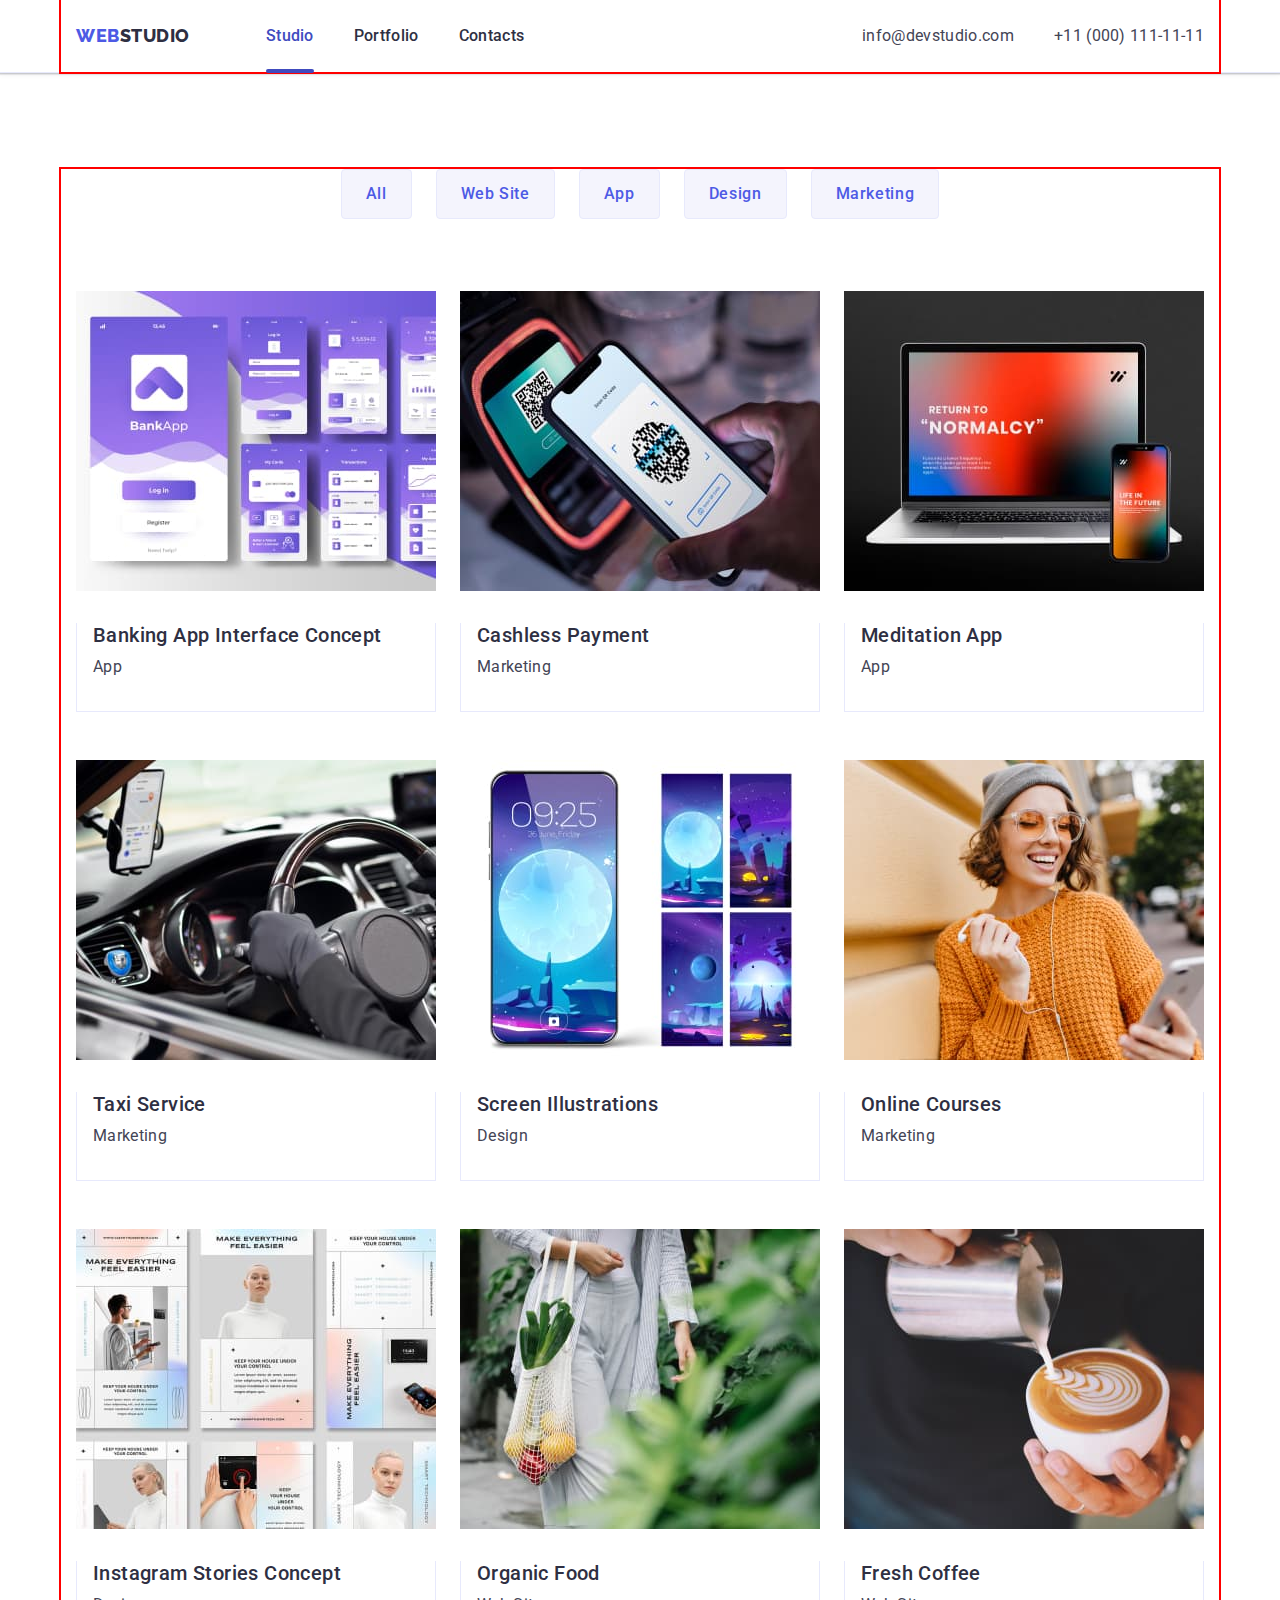
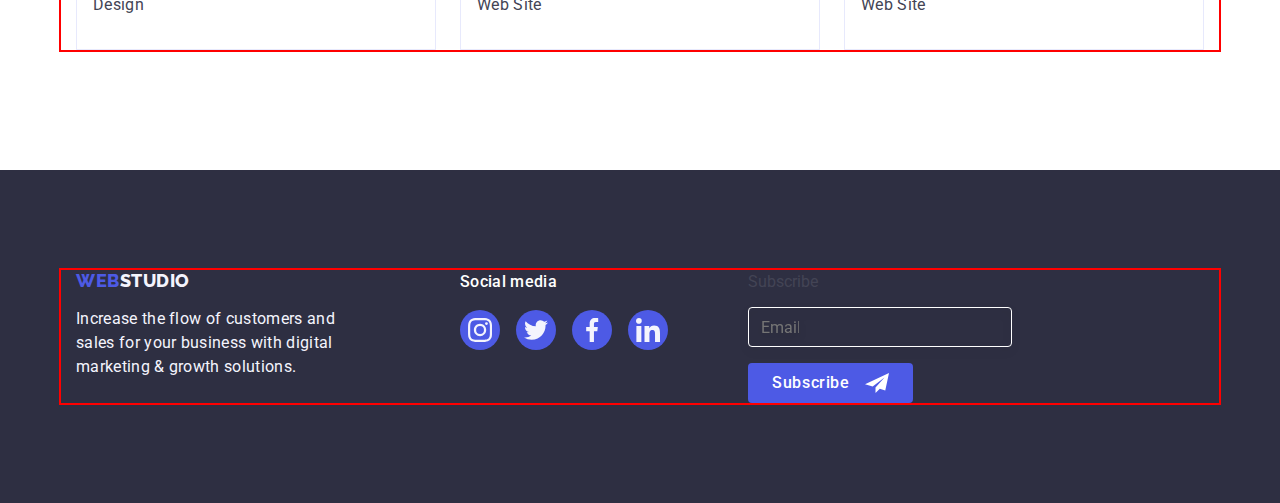
==== portfolio.html @ 9d56c734 "Initial commit" ====
<!DOCTYPE html>
<html lang="en">

<head>
  <meta charset="UTF-8" />
  <meta http-equiv="X-UA-Compatible" content="IE=edge" />
  <meta name="viewport" content="width=device-width, initial-scale=1.0" />
  <title>Portfolio</title>
  <link rel="stylesheet"
    href="https://cdnjs.cloudflare.com/ajax/libs/modern-normalize/1.1.0/modern-normalize.min.css" />
  <link rel="stylesheet" href="./css/style.css" />
  <link rel="preconnect" href="https://fonts.googleapis.com" />
  <link rel="preconnect" href="https://fonts.gstatic.com" crossorigin />
  <link href="https://fonts.googleapis.com/css2?family=Raleway:wght@800&family=Roboto:wght@400;500;700;900&display=swap"
    rel="stylesheet" />
</head>

<body>
  <header class="heder-style">
    <div class="heder-container container">
      <nav class="nav">
        <a class="logo link" href="./index.html">Web<span class="logo-part-top">Studio</span></a>
        <ul class="nav-list list">
          <li class="heder-nav"><a class="list-items link nav-list-item active" href="./index.html">Studio</a></li>
          <li class="heder-nav">
            <a class="list-items link nav-list-item" href="./portfolio.html">Portfolio</a>
          </li>
          <li class="heder-nav"><a class="list-items link nav-list-item" href="">Contacts</a></li>
        </ul>
      </nav>
      <address class="address">
        <ul class="addres-list list">
          <li>
            <a class="contact-inf link" href="mailto:info@devstudio.com">info@devstudio.com</a>
          </li>
          <li>
            <a class="contact-inf link" href="tel:+110001111111">+11 (000) 111-11-11</a>
          </li>
        </ul>
      </address>
    </div>
  </header>
  <main>
    <section class="portfolio-section">
      <div class="container">
        <h1 hidden>Portfolio</h1>
        <ul class="list flter-list">
          <li><button class="filter" type="button">All</button></li>
          <li><button class="filter" type="button">Web Site</button></li>
          <li><button class="filter" type="button">App</button></li>
          <li><button class="filter" type="button">Design</button></li>
          <li><button class="filter" type="button">Marketing</button></li>
        </ul>
        <ul class="list card-list-portfolio">
           <li class="card-portfolio">
                <a class="link links-portfolio"
                   href="">
                   <div class="portfolio-thumb"><img width="360"
                   src="./images/banking-app.jpg"
                   alt="Image with phone App" />
                  <p class="overlay-text">14 Stylish and User-Friendly App Design Concepts · Task Manager App · Calorie
                    Tracker App · Exotic Fruit Ecommerce App · Cloud Storage App</p></div>
            <div class="portfolio-items">
              <h2 class="section-subtitle subtitle-about-work">
                Banking App Interface Concept
              </h2>
              <p class="section-text text-about-work">App</p>
            </div></a>
           </li>
           <li class="card-portfolio">
            <a class="link links-portfolio"
                  href="">
                  <div class="portfolio-thumb"><img width="360"
                  src="./images/cashless-payment.jpg"
                  alt="Phone photo" />
                <p class="overlay-text">14 Stylish and User-Friendly App Design Concepts · Task Manager App · Calorie
                  Tracker App · Exotic Fruit Ecommerce App · Cloud Storage App</p></div>
      <div class="portfolio-items">
        <h2 class="section-subtitle subtitle-about-work">
          Cashless Payment
        </h2>
        <p class="section-text text-about-work">Marketing</p>
      </div>
      </a>
           </li>
           <li class="card-portfolio">
           <a class="link links-portfolio"
             href="">
            <div class="portfolio-thumb"><img width="360"
             src="./images/meditation-app.jpg"
             alt="Photo of phone and computer" />
            <p class="overlay-text">14 Stylish and User-Friendly App Design Concepts · Task Manager App · Calorie
              Tracker App · Exotic Fruit Ecommerce App · Cloud Storage App</p></div>
          <div class="portfolio-items">
            <h2 class="section-subtitle subtitle-about-work">
              Meditation App
            </h2>
            <p class="section-text text-about-work">App</p>
          </div>
        </a>
           </li>
           <li class="card-portfolio">
        <a class="link links-portfolio"
            href="">
            <div class="portfolio-thumb"><img width="360"
            src="./images/taxi-service.jpg"
            alt="Car photo" />
            <p class="overlay-text">14 Stylish and User-Friendly App Design Concepts · Task Manager App · Calorie
              Tracker App · Exotic Fruit Ecommerce App · Cloud Storage App</p></div>
          <div class="portfolio-items">
            <h2 class="section-subtitle subtitle-about-work">
              Taxi Service
            </h2>
            <p class="section-text text-about-work">Marketing</p>
          </div>
        </a>
           </li>
           <li class="card-portfolio">
        <a class="link links-portfolio"
            href="">
            <div class="portfolio-thumb"><img width="360"
            src="./images/screen-illustrations.jpg"
            alt="Phone screen image" />
            <p class="overlay-text">14 Stylish and User-Friendly App Design Concepts · Task Manager App · Calorie
              Tracker App · Exotic Fruit Ecommerce App · Cloud Storage App</p></div>
          <div class="portfolio-items">
            <h2 class="section-subtitle subtitle-about-work">
              Screen Illustrations
            </h2>
            <p class="section-text text-about-work">Design</p>
          </div>
        </a>
           </li>
           <li class="card-portfolio">
        <a class="link links-portfolio"
            href="">
            <div class="portfolio-thumb"><img width="360"
            src="./images/online-courses.jpg"
            alt="Picture of a girl" />
            <p class="overlay-text">14 Stylish and User-Friendly App Design Concepts · Task Manager App · Calorie
              Tracker App · Exotic Fruit Ecommerce App · Cloud Storage App</p></div>
          <div class="portfolio-items">
            <h2 class="section-subtitle subtitle-about-work">
              Online Courses
            </h2>
            <p class="section-text text-about-work">Marketing</p>
          </div>
        </a>
           </li>
           <li class="card-portfolio">
        <a class="link links-portfolio"
            href="">
            <div class="portfolio-thumb"><img width="360"
            src="./images/instagram-stories-concept.jpg"
            alt="Set of images" />
            <p class="overlay-text">14 Stylish and User-Friendly App Design Concepts · Task Manager App · Calorie
              Tracker App · Exotic Fruit Ecommerce App · Cloud Storage App</p></div>
          <div class="portfolio-items">
            <h2 class="section-subtitle subtitle-about-work">
              Instagram Stories Concept
            </h2>
            <p class="section-text text-about-work">Design</p>
          </div>
        </a>
           </li>
           <li class="card-portfolio">
        <a class="link links-portfolio"
            href="">
            <div class="portfolio-thumb"><img width="360"
            src="./images/organic-food.jpg"
            alt="Photo of fruit and vegetable" />
            <p class="overlay-text">14 Stylish and User-Friendly App Design Concepts · Task Manager App · Calorie
              Tracker App · Exotic Fruit Ecommerce App · Cloud Storage App</p></div>
          <div class="portfolio-items">
            <h2 class="section-subtitle subtitle-about-work">
              Organic Food
            </h2>
            <p class="section-text text-about-work">Web Site</p>
          </div>
        </a>
           </li>
           <li class="card-portfolio">
        <a class="link links-portfolio"
            href="">
            <div class="portfolio-thumb"><img width="360"
            src="./images/fresh-coffee.jpg"
            alt="Photo of a coffee" />
            <p class="overlay-text">14 Stylish and User-Friendly App Design Concepts · Task Manager App · Calorie
              Tracker App · Exotic Fruit Ecommerce App · Cloud Storage App</p></div>
          <div class="portfolio-items">
            <h2 class="section-subtitle subtitle-about-work">
              Fresh Coffee
            </h2>
            <p class="section-text text-about-work">Web Site</p>
          </div>
        </a>
           </li>
        </ul>
      </div>
    </section>
    </main>
  <footer class="footer">
    <div class="container footer-section">
      <div class="left-footer">
        <a class="logo link" href="./index.html">Web<span class="logo-part-btm">Studio</span></a>
        <p class="footer-text">
          Increase the flow of customers and sales for your business with digital
          marketing & growth solutions.
        </p>
      </div>
      <div class="footer-social">
        <p class="social-text">Social media</p>
        <ul class="social-list-footer list">
          <li class="link-footer"><a class="social-link-footer" href="" target="_blank" aria-label="Instagram-icon"><svg
                class="social-icons-footer" width="24" height="24">
                <use href="./images/icons.svg#icon-instagram"></use>
              </svg></a></li>
          <li class="link-footer"><a class="social-link-footer" href="" target="_blank" aria-label="Twitter-icon"><svg
                class="social-icons-footer" width="24" height="24">
                <use href="./images/icons.svg#icon-twitter"></use>
              </svg></a></li>
          <li class="link-footer"><a class="social-link-footer" href="" target="_blank" aria-label="Facebook-icon"><svg
                class="social-icons-footer" width="24" height="24">
                <use href="./images/icons.svg#icon-facebook"></use>
              </svg></a></li>
          <li class="link-footer"><a class="social-link-footer" href="" target="_blank" aria-label="Linkedin-icon"><svg
                class="social-icons-footer" width="24" height="24">
                <use href="./images/icons.svg#icon-linkedin"></use>
              </svg></a></li>
        </ul>
      </div>
        <form class="subscribe_form">
          <label class="subscribe_wraper">Subscribe
            <input class="subscribe_email" type="email" name="subscribe_email" placeholder="Email">
          </label>
        
          <div class="subscribe_button">
            <button class="subscribe_btn" type="submit">Subscribe
              <svg class="btn-icon" width="24" height="24">
                <use href="./images/icons.svg#icon-subscribe_icon"></use>
              </svg>
            </button>
        
          </div>
        </form>
    </div>
  </footer>
</body>

</html>
---- css/style.css ----
:root {
  --main-color: rgba(46, 47, 66, 1);
  --second-color: rgba(67, 68, 85, 1);
  --third-color: rgba(244, 244, 253, 1);
  --acent-color: rgba(77, 90, 229, 1);
  --ident--: 24px;
  --items--: 4;
  
  /* Animation */
  --animation-time: 250ms;
  --transition-timing: cubic-bezier(0.4, 0, 0.2, 1);

}

body {
  font-family:"Roboto",sans-serif;
  color:#434455;
  background-color: white;
}
.heder-style {
  border-bottom: 1px solid #e7e9fc;
  box-shadow: 0px 2px 1px rgba(46, 47, 66, 0.08), 0px 1px 1px rgba(46, 47, 66, 0.16), 0px 1px 6px rgba(46, 47, 66, 0.08);
}

h1,
h2,
h3,
h4,
h5,
h6,
p {
  margin: 0;
}
img {
  display: block;
  max-width: 100%;
  height: auto;
}

button {
  cursor: pointer;
  border: none;
  border-radius: 4px;
}

ul,
ol {
  list-style: none;
  margin: o;
  padding-left: 0;
}

a {
  text-decoration: none;
}

.section {
  padding: 120px 0px;
}
/* -- Navigation -- */
.list-items {
  font-family: 'Roboto';
  font-style: normal;
  font-weight: 500;
  font-size: 16px;
  line-height: 1.5;
  letter-spacing: 0.02em;
  color: var(--main-color);
  padding: 24px 0;
  display: block;
  transition-property: color;
    transition-duration: var(--animation-time);
    transition-timing-function: var(--transition-timing);
}

.link {
    text-decoration: none;
}

.logo {
  font-family:"Raleway",sans-serif;
  font-weight: 800;
  font-size: 18px;
  line-height: 1.17;
  letter-spacing: 0.03em;
  text-transform: uppercase;
  color: var(--acent-color);
  margin-right: 76px;

  transition-property: color;
  transition-duration: var(--animation-time);
  transition-timing-function: var(--transition-timing);
}
.logo:hover,
.logo:focus {
  color: rgba(64, 75, 191, 1);
}

.logo-part-top {
  color:var(--main-color);
}
.logo-part-btm{
  color:#f4f4fd;
}
.footer {
padding: 100px 0;
background-color: #2e2f42;
}


.list {
    list-style: none;
    display: flex;
    padding-left: 0;
    margin: 0;
}
.list-items:hover,
.list-items:focus {
  color: rgba(64, 75, 191, 1);
}

.address {
    font-style: normal;
}

.nav {
margin-right: auto;
display: flex;
align-items: center;
}

/* .heder-nav {
  position: relative;
} */

.nav-list-item {
  position: relative;
}

.nav-list-item::after {
  content: "";
  position: absolute;
    left: 0px;

    display: block;
    width: 100%;
    height: 4px;
    bottom: -1px;
    border-radius: 2px;
}

.active {
  color: #404bbf;
}

.active::after {
background: #404BBF;
}

.addres-list {
  display: flex;
  align-items: center;
  gap:  40px;
}

.contact-inf {
  font-family: 'Roboto';
  font-style: normal;
  font-weight: 400;
  font-size: 16px;
  line-height: 1.5;
  letter-spacing: 0.02em;
  color: var(--second-color);
  padding: 24px 0;
  transition-property: color;
    transition-duration: var(--animation-time);
    transition-timing-function: var(--transition-timing);
}
.contact-inf:hover,
.contact-inf:focus {
  color: rgba(64, 75, 191, 1);
}

/* --Main part: First section --- */

.main-title {
  max-width: 496px;
  font-size: 56px;
  line-height: 1.07;
  text-align: center;
  letter-spacing: 0.02em;
  color:#ffffff;
  margin-left: auto;
  margin-right: auto;
  margin-bottom: 48px;
  

}

.main-btn {
  display: block;
  background-color: #4D5AE5;
  font-family: "Roboto", sans-serif;
  color:#ffffff;
  box-shadow: 0px 4px 4px rgba(0, 0, 0, 0.15);
  font-weight: 500;
  font-size: 16px;
  line-height: 1.5;
  letter-spacing: 0.04em;
  min-width: 169px;
  padding: 16px 32px;
  border-radius: 4px;
  border: none;
  margin-left: auto;
  margin-right: auto;
  cursor: pointer;
  transition-property: background-color;
  transition-duration: var(--animation-time);
  transition-timing-function: var(--transition-timing);
}
.main-btn:focus,
.main-btn:hover {
    background-color: #404BBF;
    cursor: pointer;
}

.work {
  padding-top: 0;
}

/* --Main part: Second section-- */

.section-title {
  font-weight: 700;
  font-size: 36px;
  line-height: 1.11;
  text-align: center;
  text-transform: capitalize;
  letter-spacing: 0.02em;
  color: var(--main-color);
  margin-bottom: 72px;
}

.section-subtitle {
  font-weight: 500;
  font-size: 20px;
  line-height: 1.2;
  letter-spacing: 0.02em;
  color:#2e2f42;
}

.section-text {
  font-weight: 400;
  font-size: 16px;
  line-height: 1.5;
  letter-spacing: 0.02em;
  color:#434455;
  margin: 0px;
}

.sectio-third {
  background-color: rgba(244, 244, 253, 1);
}

.logo-footer {
  font-family: 'Raleway';
  font-style: normal;
  font-weight: 800;
  font-size: 18px;
  line-height: 1.2;
  color: var(--third-color);
}
/* Portfolio details */

.filter {
  font-family: "Roboto", sans-serif;
  font-weight: 500;
  font-size: 16px;
  line-height: 1.5;
  letter-spacing: 0.04em;
  color: var(--acent-color);
  cursor: pointer;
  background-color: #F4F4FD;
  cursor: pointer;
  border-radius: 4px;
  padding: 12px 24px;
  border: 1px solid #e7e9fc;
  transition: color 250ms cubic-bezier(0.4, 0, 0.2, 1),
              background-color 250ms cubic-bezier(0.4, 0, 0.2, 1),
              border-color 250ms cubic-bezier(0.4, 0, 0.2, 1),
              box-shadow 250ms cubic-bezier(0.4, 0, 0.2, 1);
  
}
.flter-list {
  display: flex;
  gap: 24px;
  justify-content: center;
  margin-bottom: 72px

}


.filter:hover,
.filter:focus {
  color: rgba(255, 255, 255, 1);
  background-color: #404BBF;
    box-shadow: 0px 3px 1px rgba(0, 0, 0, 0.1), 0px 2px 1px rgba(0, 0, 0, 0.08), 0px 2px 2px rgba(0, 0, 0, 0.12);
}

.photo-acent{
  background-color: #FFFFFF;
}

.logo-part-btm {
  color: #f4f4fd;
}

.container
{
  width: 1158px; ;
  outline: 2px solid red;
  margin: 0 auto;
  padding: 0 15px;
}

.heder-container {
  display: flex;
  align-items: center;
}


.subtitle-about-us {
  margin-bottom: 8px;
  margin-top: 8px;
}

.text-about-us {
  width: 264px;

}

.doing-images {
  box-sizing: border-box;
  gap: 24px;
}

.doing-title {
  margin-bottom: 72px;
  --items--: 3;
}

.card-set {
  display: flex;
  flex-wrap: wrap;
  gap: 24px;
}

.card-set-item {
  flex-basis: calc((100% - 24) / 4);
  border-radius: 0px 0px 4px 4px;
}
.work-card {
  background-color: rgba(255, 255, 255, 1);
  box-shadow: 0px 1px 6px rgba(46, 47, 66, 0.08), 0px 1px 1px rgba(46, 47, 66, 0.16), 0px 2px 1px rgba(46, 47, 66, 0.08);
}

.card-list {
  display: flex;
  flex-wrap: wrap;
  gap: 24px;
}
.card-list-item {
  flex-basis: calc((100% - 24) / 4);
  border-radius: 0px 0px 4px 4px;
}

.name-of-hero {
  margin-bottom: 8px;
  text-align: center;
}
.hero-job {
  text-align: center;
  margin-bottom: 8px;
}
.work-position {
  padding: 32px 0;
}

.subtitle-about-work {
  margin-bottom: 8px;
  margin-top: 32px;
  margin-left: 16px;
}
.text-about-work {
  margin-bottom: 32px;
  margin-left: 16px;
}

.logo-footer {
  display: inline-block;
  margin-bottom: 16px;
}

.portfolio-section {
  padding: 96px 0 120px;
}

.card-list-portfolio {
  display: flex;
  flex-wrap: wrap;
  column-gap: 24px;
  row-gap: 48px;
}

.card-portfolio {
  width: calc((100% - 48px) / 3);
  transition-property: box-shadow;
  transition-duration: var(--animation-time);
  transition-timing-function: var(--transition-timing);
}

.card-portfolio:hover,
.card-portfolio:focus {
  box-shadow: 0px 1px 6px rgba(46, 47, 66, 0.08), 0px 1px 1px rgba(46, 47, 66, 0.16), 0px 2px 1px rgba(46, 47, 66, 0.08);
}

.portfolio-items {
  /* padding: 32px 16px; */
  border: 1px solid #e7e9fc;
  border-top: none;
  margin: 32 0;
}

.first-sec {
  padding: 188px 0;
  background-color: #2e2f42;
  background-image: linear-gradient(rgba(46, 47, 66, 0.7), rgba(46, 47, 66, 0.7)), url(../images/background-image.jpg);
  background-repeat: no-repeat;
  background-position: center;
  background-size: cover;
  max-width: 1440px;
  height: 600px;
  margin: 0 auto;
}
.nav-list {
  display: flex;
  gap: 40px;
  position: relative;
}

.social-list {
  display: flex;
  list-style: none;
  gap: 24px;
  justify-content: center;
  align-items: center;
}
.social-icons{
fill: rgba(244, 244, 253, 1);
}

.social-link {
  display: flex;
  align-items: center;
  justify-content: center;
  width: 40px;
  height: 40px;
  background-color: rgba(77, 90, 229, 1);
  border-radius: 50%;
  transition-property: background-color;
  transition-duration: var(--animation-time);
  transition-timing-function: var(--transition-timing);
}
.social-link:hover,
.social-link:focus {
  background-color: rgba(64, 75, 191, 1);
}
.aboutus-card {
  display: flex;
  justify-content: center;
  align-items: center;
  width: 264px;
  height: 112px;
  background-color: rgba(244, 244, 253, 1);
  border-radius:4px;
  margin-bottom: 8px;
}

.partner-list {
  gap: 24px;
}

.partner-item {
  /* display: flex;
  justify-content: center;
    align-items: center;
  border: 1px solid #8E8F99;
    border-radius: 4px; */
    width: 168px;
    height: 88px;
    /* gap: 24px; */
    transition-property: fill;
      transition-duration: var(--animation-time);
      transition-timing-function: var(--transition-timing);
}

.partner-logo {
fill: currentColor;
}

.partner-item:hover .partner-logo,
.partner-item:focus .partner-logo {
  fill: rgba(64, 75, 191, 1);
}
.footer-section {
  display: flex;
  align-items: baseline;
}
.social-list-footer {
display: flex;
gap: 16px;
}

.link-footer {
  width: 40px;
  height: 40px;
}
.social-link-footer {
  display: flex;
  justify-content: center;
  align-items: center;
fill: rgba(244, 244, 253, 1);
background-color:#4d5ae5;
width: 100%;
height: 100%;
border-radius: 50%;
transition-property: background-color;
  transition-duration: var(--animation-time);
  transition-timing-function: var(--transition-timing);
}

.social-link-footer:hover,
.social-link-footer:focus{
  background-color: #31d0aa;
}

.left-footer {
  margin-right: 120px;
}

.links-portfolio {
  display: block;
  transition: box-shadow 250ms cubic-bezier(0.4, 0, 0.2, 1);
}

.links-portfolio:hover .overlay-text {
  transform: translateY(0%);
}

.links-portfolio:focus .overlay-text {
  transform: translateY(0%);
}

.custumers-title {
  line-height: 1.1
}

.partner-link {
  width: 100%;
  height: 100%;
  border: 1px solid #8e8f99;
  border-radius: 4px;
  display: flex;
  justify-content: center;
  align-items: center;
  color: #8e8f99;
  transition-property: border-color, color;
    transition-duration: var(--animation-time);
    transition-timing-function: var(--transition-timing);
}

.partner-link:hover,
.partner-link:focus {
  border-color: #404bbf;
  color: #404bbf;
}
.footer-text {
  font-weight: 400;
  font-size: 16px;
  line-height: 1.5;
  letter-spacing: 0.02em;
  color: var(--third-color);
  width: 264px;
  margin: 0;
  margin-top: 16px;
}
.social-text {
  font-weight: 500;
  font-size: 16px;
  line-height: 1.5;
  letter-spacing: 0.02em;
  color: #FFFFFF;
  margin: 0;
  margin-bottom: 16px;
}

/* MODAL WINDOW */

.backdrop {
  position: fixed;
  top: 0;
  left: 0;

  width: 100%;
  height: 100%;

  background-color: rgba(46, 47, 66, 0.4);
  opacity: 1;
  visibility: visible;
  pointer-events: initial;

  /* display: none; */
  transition: opacity 250ms cubic-bezier(0.4, 0, 0.2, 1), visibility 250ms cubic-bezier(0.4, 0, 0.2, 1)
}

.is-hidden {
opacity: 0;
visibility: hidden;
pointer-events: none;

transition-property: ;
}

.modal {
  position: absolute;
  left: 50%;
  top: 50%;

  width: 408px;
  height: 584px;

  transform: translate(-50%, -50%);

  background: #FCFCFC;
  box-shadow: 0px 1px 1px rgba(0, 0, 0, 0.14), 0px 1px 3px rgba(0, 0, 0, 0.12), 0px 2px 1px rgba(0, 0, 0, 0.2);
  border-radius: 4px;
  transition: transform 250ms cubic-bezier(0.4, 0, 0.2, 1);
  padding: 72px 24px 24px;
}

.modal-close-btn {
  position: absolute;
  top: 24px;
  left: 360px;

  display: flex;
  justify-content: center;
  align-items: center;
  padding: 0;

  width: 24px;
  height: 24px;
  background: #E7E9FC;
  border: 1px solid rgba(0, 0, 0, 0.1);
  border-radius: 50%;
  transition: background-color 250ms cubic-bezier(0.4, 0, 0.2, 1),
  border 250ms cubic-bezier(0.4, 0, 0.2, 1);
}

.modal-close-btn:hover,
.modal-close-btn:focus {
  background-color: #404bbf;
  border: none;
}

.modal-close-btn:hover .modal-close-icon,
.modal-close-btn:focus .modal-close-icon {
fill: #ffffff;
}

.modal-close-icon {
  transition: fill 250ms cubic-bezier(0.4, 0, 0.2, 1);
}

.modal_text {
  font-family: 'Roboto';
    font-style: normal;
    font-weight: 500;
    font-size: 16px;
    line-height: 1.5;
    letter-spacing: 0.02em;
    color: #2E2F42;
    text-align: center;
    margin-bottom: 16px;
}

.modal_contact_inf {
  /* margin: 16px 24px; */
  display: flex;
    flex-direction: column;
    gap: 8px;
    margin-bottom: 24px;
}

.modal_space {
  display: block;
  position: relative;
  font-family: 'Roboto';
    font-style: normal;
    font-weight: 400;
    font-size: 12px;
    line-height: 14px;
    letter-spacing: 0.01em;
    color: #8E8F99;
}

.modal_wind {
  width: 100%;
  height: 40px;
  border: 1px solid rgba(46, 47, 66, 0.4);
  border-radius: 4px;
  padding-left: 38px;
  margin-top: 4px;

  transition: border 250ms cubic-bezier(0.4, 0, 0.2, 1);
  outline: transparent;
}

.modal_space:focus-within>.modal_wind {
  border: 1px solid #4D5AE5;

}

.icon {
  transition: fill 250ms cubic-bezier(0.4, 0, 0.2, 1);
}
.modal_space:focus-within > .icon {
  /* border: 1px solid #4D5AE5; */
  fill: #404BBF;

}

.modal_icon_name {
  position: absolute;
  bottom: 11px;
  left: 18px;
  fill: rgba(46, 47, 66, 1);
  transform: translate(-50%);
}
.modal_icon_phone {
  position: absolute;
    bottom: 8px;
    left: 18px;
    fill: rgba(46, 47, 66, 1);
    transform: translate(-50%);
}

.modal_icon_email {
  position: absolute;
  bottom: 8px;
  left: 18px;
  fill: rgba(46, 47, 66, 1);
  transform: translate(-50%);
}

.comment_window {
  width: 100%;
  height: 120px;
  resize: none;
  border: 1px solid rgba(46, 47, 66, 0.4);
    border-radius: 4px;
    padding-top: 8px;
    padding-left: 16px;
    margin-top: 4px;
}

.agreement {
  display: flex;
  align-items: center;
  justify-content: center;
  /* padding-top: 16px; */
  margin-bottom: 24px;
}
.text_agreement {
  font-family: 'Roboto';
    font-style: normal;
    font-weight: 400;
    font-size: 12px;
    line-height: 14px;
    letter-spacing: 0.04em;
    color: #8E8F99;
    padding-left: 8px;
}

.agreement_accent {
  text-decoration: underline;
  color: rgba(77, 90, 229, 1);
}

.form-check-inp {
  appearance: none;
  display: block;
  width: 16px;
  height: 16px;
  border: 1px solid rgba(46, 47, 66, 0.4);
  border-radius: 2px;

  transition: border 250ms cubic-bezier(0.4, 0, 0.2, 1)
}

.form-check-inp:checked {
  background: #404BBF;
  border: 1px solid #404BBF;
  background-position: center;
    background-repeat: no-repeat;
    background-image: url("data:image/svg+xml,%3Csvg width='10' height='8' viewBox='0 0 10 8' fill='none' xmlns='http://www.w3.org/2000/svg'%3E%3Cpath d='M8.44558 0.255056C8.61838 0.089653 8.84834 -0.00178848 9.08693 2.65108e-05C9.32551 0.0018415 9.55407 0.0967713 9.72436 0.264784C9.89466 0.432797 9.99337 0.660752 9.99968 0.900549C10.006 1.14034 9.91939 1.37323 9.75816 1.55005L4.86357 7.70436C4.7794 7.79551 4.67782 7.86865 4.5649 7.91942C4.45198 7.97018 4.33003 7.99754 4.20636 7.99984C4.08268 8.00214 3.95981 7.97935 3.8451 7.93282C3.73038 7.88629 3.62618 7.81698 3.53872 7.72903L0.292827 4.46564C0.202435 4.38096 0.129933 4.27884 0.0796475 4.16537C0.0293621 4.05191 0.00232279 3.92942 0.000143182 3.80522C-0.00203643 3.68102 0.0206883 3.55765 0.0669613 3.44248C0.113234 3.3273 0.182108 3.22267 0.269473 3.13483C0.356838 3.047 0.460905 2.97775 0.575465 2.93123C0.690026 2.88471 0.812734 2.86186 0.936267 2.86405C1.0598 2.86624 1.18163 2.89343 1.29449 2.94398C1.40734 2.99454 1.50892 3.06743 1.59315 3.15831L4.16189 5.73967L8.42227 0.28219C8.42994 0.272694 8.43813 0.263635 8.4468 0.255056H8.44558Z' fill='%23ffffff'/%3E%3C/svg%3E");
  
}


/* OVERLAY */
.portfolio-thumb {
  position: relative;
  overflow: hidden;

  transition: 250ms cubic-bezier(0.4, 0, 0.2, 1)
}

.portfolio-thumb:hover .overlay-text {
  transform: translateY(0%);
}

.overlay-text {
  position: absolute;
  top: 0;
  font-family: 'Roboto';
  font-style: normal;
  font-weight: 400;
  font-size: 16px;
  line-height: 24px;
  line-height:1.5 ;
  letter-spacing: 0.02em;
  color: #F4F4FD;
  background-color: #4d5ae5;
  padding: 40px 32px;
  height: 100%;
  width: 100%;
  transform: translateY(100%);
  transition: transform 250ms cubic-bezier(0.4, 0, 0.2, 1);
}

/* Subscribe email */
.subscribe_form {
  display: flex;
  flex-direction: column;
  align-items: start;
  gap: 16px;
  margin-left: 80px;
}

.subscribe_text {
width: 264px;
  font-family: 'Roboto';
  font-style: normal;
  font-weight: 500;
  font-size: 16px;
  line-height: 1.5;
  letter-spacing: 0.02em;
  color: #FFFFFF;
}

.sub-space {
  display: flex;
  align-items: flex-end;
  gap: 24px;
}
.subscribe_wraper {
  display: flex;
  gap: 16px;
  flex-direction: column;
  
}

.subscribe_email {
  width: 264px;
  height: 40px;
  background-color: transparent;
  border: 1px solid #FFFFFF;
    filter: drop-shadow(0px 4px 4px rgba(0, 0, 0, 0.15));
    border-radius: 4px;
    padding: 8px 212px 8px 12px;
}


.subscribe_btn {
  display: block;
  position: relative;
  font-family: 'Roboto';
    font-style: normal;
    font-weight: 500;
    font-size: 16px;
    line-height: 1.5;
    letter-spacing: 0.04em;
    color: #FFFFFF;
    max-width: 165px;
    max-height: 40px;
  padding: 8px 64px 8px 24px;
  background-color: rgba(77, 90, 229, 1);
  border: none;
  border-radius: 4px;
}
.btn-icon {
  position: absolute;
    top: 8px;
    bottom: 8px;
    right: 24px;
    left: 117px;
    fill: white;
}
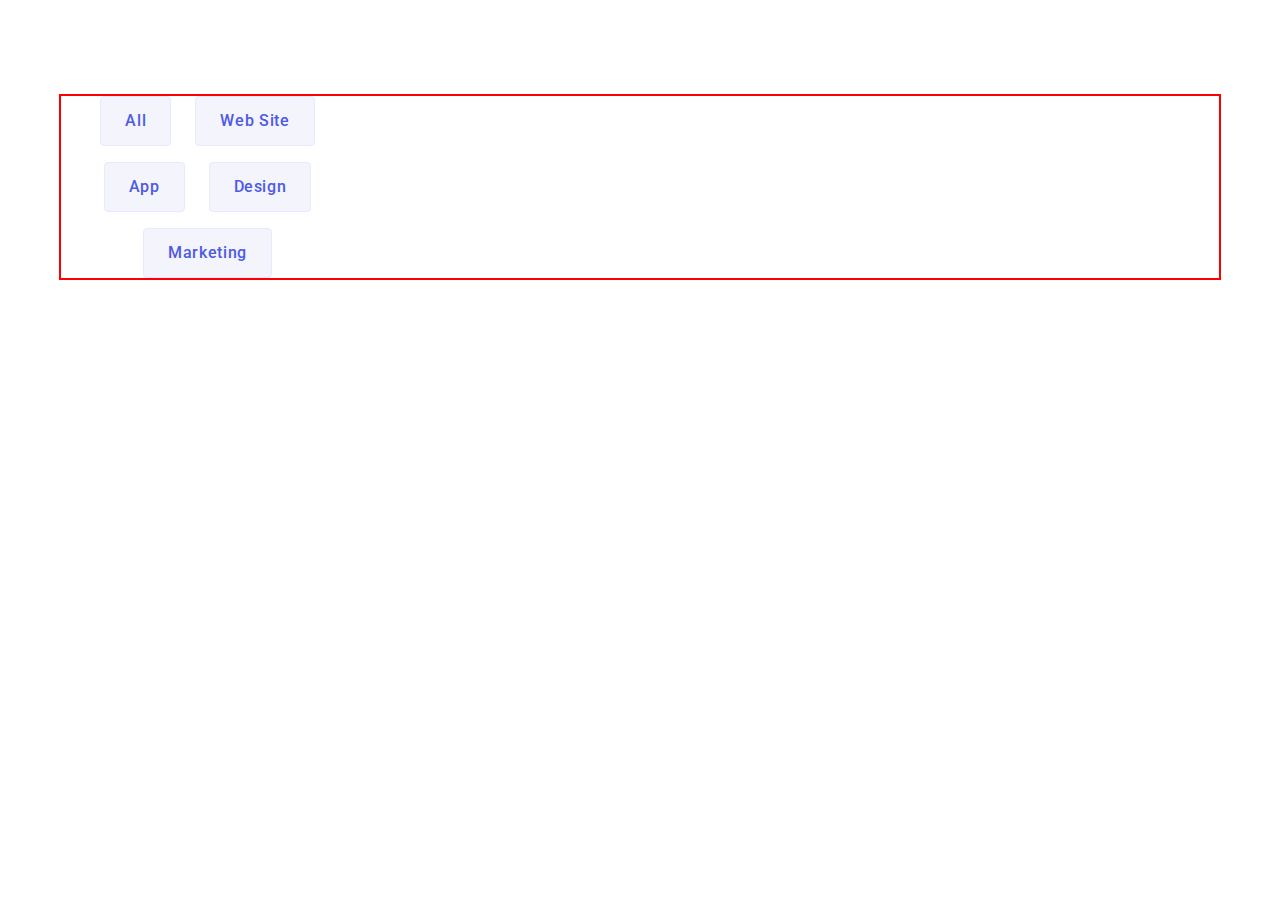
==== commit f2a9fee4: "Step1" ====
--- a/portfolio.html
+++ b/portfolio.html
@@ -16,7 +16,7 @@
 </head>
 
 <body>
-  <header class="heder-style">
+  <!-- <header class="heder-style">
     <div class="heder-container container">
       <nav class="nav">
         <a class="logo link" href="./index.html">Web<span class="logo-part-top">Studio</span></a>
@@ -39,7 +39,7 @@
         </ul>
       </address>
     </div>
-  </header>
+  </header> -->
   <main>
     <section class="portfolio-section">
       <div class="container">
@@ -51,11 +51,11 @@
           <li><button class="filter" type="button">Design</button></li>
           <li><button class="filter" type="button">Marketing</button></li>
         </ul>
-        <ul class="list card-list-portfolio">
+        <!-- <ul class="list card-list-portfolio">
            <li class="card-portfolio">
                 <a class="link links-portfolio"
                    href="">
-                   <div class="portfolio-thumb"><img width="360"
+                   <div class="portfolio-thumb"><img class="portfolio-img" width="360"
                    src="./images/banking-app.jpg"
                    alt="Image with phone App" />
                   <p class="overlay-text">14 Stylish and User-Friendly App Design Concepts · Task Manager App · Calorie
@@ -70,7 +70,7 @@
            <li class="card-portfolio">
             <a class="link links-portfolio"
                   href="">
-                  <div class="portfolio-thumb"><img width="360"
+                  <div class="portfolio-thumb"><img class="portfolio-img" width="360"
                   src="./images/cashless-payment.jpg"
                   alt="Phone photo" />
                 <p class="overlay-text">14 Stylish and User-Friendly App Design Concepts · Task Manager App · Calorie
@@ -86,7 +86,7 @@
            <li class="card-portfolio">
            <a class="link links-portfolio"
              href="">
-            <div class="portfolio-thumb"><img width="360"
+            <div class="portfolio-thumb"><img class="portfolio-img" width="360"
              src="./images/meditation-app.jpg"
              alt="Photo of phone and computer" />
             <p class="overlay-text">14 Stylish and User-Friendly App Design Concepts · Task Manager App · Calorie
@@ -102,7 +102,7 @@
            <li class="card-portfolio">
         <a class="link links-portfolio"
             href="">
-            <div class="portfolio-thumb"><img width="360"
+            <div class="portfolio-thumb"><img class="portfolio-img" width="360"
             src="./images/taxi-service.jpg"
             alt="Car photo" />
             <p class="overlay-text">14 Stylish and User-Friendly App Design Concepts · Task Manager App · Calorie
@@ -118,7 +118,7 @@
            <li class="card-portfolio">
         <a class="link links-portfolio"
             href="">
-            <div class="portfolio-thumb"><img width="360"
+            <div class="portfolio-thumb"><img class="portfolio-img" width="360"
             src="./images/screen-illustrations.jpg"
             alt="Phone screen image" />
             <p class="overlay-text">14 Stylish and User-Friendly App Design Concepts · Task Manager App · Calorie
@@ -134,7 +134,7 @@
            <li class="card-portfolio">
         <a class="link links-portfolio"
             href="">
-            <div class="portfolio-thumb"><img width="360"
+            <div class="portfolio-thumb"><img class="portfolio-img" width="360"
             src="./images/online-courses.jpg"
             alt="Picture of a girl" />
             <p class="overlay-text">14 Stylish and User-Friendly App Design Concepts · Task Manager App · Calorie
@@ -150,7 +150,7 @@
            <li class="card-portfolio">
         <a class="link links-portfolio"
             href="">
-            <div class="portfolio-thumb"><img width="360"
+            <div class="portfolio-thumb"><img class="portfolio-img" width="360"
             src="./images/instagram-stories-concept.jpg"
             alt="Set of images" />
             <p class="overlay-text">14 Stylish and User-Friendly App Design Concepts · Task Manager App · Calorie
@@ -166,7 +166,7 @@
            <li class="card-portfolio">
         <a class="link links-portfolio"
             href="">
-            <div class="portfolio-thumb"><img width="360"
+            <div class="portfolio-thumb"><img class="portfolio-img" width="360"
             src="./images/organic-food.jpg"
             alt="Photo of fruit and vegetable" />
             <p class="overlay-text">14 Stylish and User-Friendly App Design Concepts · Task Manager App · Calorie
@@ -182,7 +182,7 @@
            <li class="card-portfolio">
         <a class="link links-portfolio"
             href="">
-            <div class="portfolio-thumb"><img width="360"
+            <div class="portfolio-thumb"><img class="portfolio-img" width="360"
             src="./images/fresh-coffee.jpg"
             alt="Photo of a coffee" />
             <p class="overlay-text">14 Stylish and User-Friendly App Design Concepts · Task Manager App · Calorie
@@ -195,11 +195,11 @@
           </div>
         </a>
            </li>
-        </ul>
+        </ul> -->
       </div>
     </section>
     </main>
-  <footer class="footer">
+  <!-- <footer class="footer">
     <div class="container footer-section">
       <div class="left-footer">
         <a class="logo link" href="./index.html">Web<span class="logo-part-btm">Studio</span></a>
@@ -244,7 +244,7 @@
           </div>
         </form>
     </div>
-  </footer>
+  </footer> -->
 </body>
 
 </html>--- a/css/style.css
+++ b/css/style.css
@@ -55,7 +55,14 @@
 }
 
 .section {
-  padding: 120px 0px;
+  padding: 96px 0px;
+
+}
+/* Desktop */
+@media only screen and (min-width:1200px) {
+  .section {
+    padding: 120px 0px;
+  }
 }
 /* -- Navigation -- */
 .list-items {
@@ -85,17 +92,32 @@
   letter-spacing: 0.03em;
   text-transform: uppercase;
   color: var(--acent-color);
-  margin-right: 76px;
+  margin-right: 249px;
 
   transition-property: color;
   transition-duration: var(--animation-time);
   transition-timing-function: var(--transition-timing);
 }
+
+@media only screen and (min-width:768px) {
+  .logo {
+    margin-right: 120px;
+  }
+}
+
+@media only screen and (min-width:1200px) {
+  .logo {
+   margin-right: 76px;
+  }
+}
+
+
 .logo:hover,
 .logo:focus {
   color: rgba(64, 75, 191, 1);
 }
 
+
 .logo-part-top {
   color:var(--main-color);
 }
@@ -103,8 +125,14 @@
   color:#f4f4fd;
 }
 .footer {
-padding: 100px 0;
+padding: 96px 0;
 background-color: #2e2f42;
+}
+
+@media only screen and (min-width:1200px) {
+.footer {
+ padding: 100px 0;
+}
 }
 
 
@@ -129,10 +157,6 @@
 align-items: center;
 }
 
-/* .heder-nav {
-  position: relative;
-} */
-
 .nav-list-item {
   position: relative;
 }
@@ -159,8 +183,24 @@
 
 .addres-list {
   display: flex;
-  align-items: center;
-  gap:  40px;
+  flex-direction: column;
+  align-items: end;
+  gap:  12px;
+}
+
+@media only screen and (max-width:768px) {
+  .addres-list {
+    display: none;
+  }
+}
+
+@media only screen and (min-width:1200px) {
+  .addres-list {
+    flex-direction: row;
+      align-items: center;
+      gap: 40px;
+  }
+  
 }
 
 .contact-inf {
@@ -185,7 +225,7 @@
 
 .main-title {
   max-width: 496px;
-  font-size: 56px;
+  font-size: 36px;
   line-height: 1.07;
   text-align: center;
   letter-spacing: 0.02em;
@@ -193,9 +233,14 @@
   margin-left: auto;
   margin-right: auto;
   margin-bottom: 48px;
-  
-
-}
+}
+
+@media only screen and (min-width:768px) {
+  .main-title {
+    font-size: 56px;
+  }
+}
+
 
 .main-btn {
   display: block;
@@ -228,12 +273,18 @@
   padding-top: 0;
 }
 
+@media only screen and (max-width:1200px) {
+  .work {
+    display: none;
+  }
+}
+
 /* --Main part: Second section-- */
 
 .section-title {
   font-weight: 700;
   font-size: 36px;
-  line-height: 1.11;
+  line-height: 1.1;
   text-align: center;
   text-transform: capitalize;
   letter-spacing: 0.02em;
@@ -242,35 +293,67 @@
 }
 
 .section-subtitle {
+font-weight: 700;
+  font-size: 36px;
+  line-height: 1.1;
+  letter-spacing: 0.02em;
+  color: #2e2f42;
+}
+
+@media only screen and (min-width:1200) {
+  .section-subtitle {
+    font-weight: 500;
+      font-size: 20px;
+      line-height: 1.2;
+  }
+  
+}
+
+.section-text {
   font-weight: 500;
-  font-size: 20px;
-  line-height: 1.2;
-  letter-spacing: 0.02em;
-  color:#2e2f42;
-}
-
-.section-text {
+    font-size: 16px;
+    line-height: 1.5;
+    letter-spacing: 0.02em;
+    color: #434455;
+ 
+}
+
+@media only screen and (min-width:1200px) {
+  .section-text {
   font-weight: 400;
   font-size: 16px;
-  line-height: 1.5;
-  letter-spacing: 0.02em;
-  color:#434455;
-  margin: 0px;
-}
+  }
+}
+
 
 .sectio-third {
   background-color: rgba(244, 244, 253, 1);
 }
 
-.logo-footer {
-  font-family: 'Raleway';
-  font-style: normal;
-  font-weight: 800;
-  font-size: 18px;
-  line-height: 1.2;
-  color: var(--third-color);
-}
 /* Portfolio details */
+
+.flter-list {
+  display: flex;
+  flex-wrap: wrap;
+  row-gap: 16px;
+  column-gap: 24px;
+  justify-content: center;
+  margin-bottom: 48px;
+  max-width: 263px;
+}
+
+@media only screen and (min-width:768px) {
+  .flter-list {
+    margin-bottom: 64px;
+  }
+  
+}
+
+@media only screen and (min-width:1200px) {
+  .flter-list {
+    margin-bottom: 72px;
+  }
+}
 
 .filter {
   font-family: "Roboto", sans-serif;
@@ -281,21 +364,21 @@
   color: var(--acent-color);
   cursor: pointer;
   background-color: #F4F4FD;
-  cursor: pointer;
   border-radius: 4px;
-  padding: 12px 24px;
+  padding: 8px 16px;
   border: 1px solid #e7e9fc;
   transition: color 250ms cubic-bezier(0.4, 0, 0.2, 1),
               background-color 250ms cubic-bezier(0.4, 0, 0.2, 1),
               border-color 250ms cubic-bezier(0.4, 0, 0.2, 1),
               box-shadow 250ms cubic-bezier(0.4, 0, 0.2, 1);
   
-}
-.flter-list {
-  display: flex;
-  gap: 24px;
-  justify-content: center;
-  margin-bottom: 72px
+              
+}
+
+@media only screen and (min-width:768px) {
+ .filter {
+   padding: 12px 24px;
+  }
 
 }
 
@@ -317,10 +400,31 @@
 
 .container
 {
-  width: 1158px; ;
+  /* BASIC STYLES */  
+
+  min-width: 320px;
+  max-width: 396px;
+  margin: 0 auto;
+  /* padding: 0 16px; */
+
   outline: 2px solid red;
-  margin: 0 auto;
-  padding: 0 15px;
+}
+
+/* TABLET SKREEN */
+
+@media only screen and (min-width:768px) { 
+  .container {
+    max-width: 736px;
+  }
+}
+
+/* DESKTOP SKREEN */
+
+@media only screen and (min-width:1200px) {
+  .container {
+    max-width: 1158px;
+    padding: 0 15px;
+  }
 }
 
 .heder-container {
@@ -332,12 +436,33 @@
 .subtitle-about-us {
   margin-bottom: 8px;
   margin-top: 8px;
+  text-align: center;
+}
+
+@media only  screen and (min-width:768px) {
+  .subtitle-about-us {
+    text-align: left;
+  }
 }
 
 .text-about-us {
+  width: 396px;
+text-align: center;
+}
+
+@media only screen and (min-width:768px) {
+.text-about-us {
+  width: 351px;
+  text-align: left;
+  }
+}
+
+@media only screen and (min-width:1200px) {
+  .text-about-us {
   width: 264px;
-
-}
+}
+}
+
 
 .doing-images {
   box-sizing: border-box;
@@ -352,27 +477,40 @@
 .card-set {
   display: flex;
   flex-wrap: wrap;
-  gap: 24px;
+  justify-content: center;
+  row-gap: 72px;
+  column-gap: 24px;
 }
 
 .card-set-item {
-  flex-basis: calc((100% - 24) / 4);
+  flex-basis: 264px;
   border-radius: 0px 0px 4px 4px;
-}
-.work-card {
   background-color: rgba(255, 255, 255, 1);
   box-shadow: 0px 1px 6px rgba(46, 47, 66, 0.08), 0px 1px 1px rgba(46, 47, 66, 0.16), 0px 2px 1px rgba(46, 47, 66, 0.08);
-}
+
+}
+ 
 
 .card-list {
   display: flex;
   flex-wrap: wrap;
-  gap: 24px;
-}
+  row-gap: 72px;
+  column-gap: 24px;
+
+}
+
 .card-list-item {
-  flex-basis: calc((100% - 24) / 4);
+  flex-basis: 396px;
   border-radius: 0px 0px 4px 4px;
-}
+  justify-content: center;
+}
+
+@media only screen and (min-width:768px) {
+  .card-list-item {
+    flex-basis: 351px;
+  }
+}
+
 
 .name-of-hero {
   margin-bottom: 8px;
@@ -390,6 +528,11 @@
   margin-bottom: 8px;
   margin-top: 32px;
   margin-left: 16px;
+  font-weight: 500;
+    font-size: 20px;
+    line-height: 1.2;
+    letter-spacing: 0.02em;
+    color: #2E2F42;
 }
 .text-about-work {
   margin-bottom: 32px;
@@ -397,8 +540,15 @@
 }
 
 .logo-footer {
-  display: inline-block;
+  display: block;
+  margin: 0 auto;
   margin-bottom: 16px;
+}
+
+@media only screen and (min-width:768px) {
+  .logo-footer {
+    margin:0px;
+  }
 }
 
 .portfolio-section {
@@ -413,10 +563,22 @@
 }
 
 .card-portfolio {
-  width: calc((100% - 48px) / 3);
+  width: 396px;
   transition-property: box-shadow;
   transition-duration: var(--animation-time);
   transition-timing-function: var(--transition-timing);
+}
+
+@media only screen and (min-width:769px) {
+  .card-portfolio {
+    width: 356px;
+  }
+}
+
+@media only screen and (min-width:1200px) {
+  .card-portfolio {
+    width: 360px;
+  }
 }
 
 .card-portfolio:hover,
@@ -442,11 +604,21 @@
   height: 600px;
   margin: 0 auto;
 }
+
 .nav-list {
   display: flex;
   gap: 40px;
   position: relative;
 }
+
+@media only screen and (max-width:768px) {
+  .nav-list {
+    display: none;
+  }
+  
+}
+
+
 
 .social-list {
   display: flex;
@@ -476,29 +648,41 @@
   background-color: rgba(64, 75, 191, 1);
 }
 .aboutus-card {
-  display: flex;
+  display: none;
+}
+
+@media only screen and (min-width:1200px) {
+  .aboutus-card {
+    display: flex;
+      justify-content: center;
+      align-items: center;
+      width: 264px;
+      height: 112px;
+      background-color: rgba(244, 244, 253, 1);
+      border-radius: 4px;
+      margin-bottom: 8px;
+  }
+  
+}
+
+.partner-list {
+  display: flex;
+  flex-wrap: wrap;
   justify-content: center;
-  align-items: center;
-  width: 264px;
-  height: 112px;
-  background-color: rgba(244, 244, 253, 1);
-  border-radius:4px;
-  margin-bottom: 8px;
-}
-
-.partner-list {
-  gap: 24px;
+  row-gap: 72px;
+  column-gap: 16px;
+}
+
+@media only screen and (min-width:768px) {
+  .partner-list {
+    column-gap: 24px;
+  }
+  
 }
 
 .partner-item {
-  /* display: flex;
-  justify-content: center;
-    align-items: center;
-  border: 1px solid #8E8F99;
-    border-radius: 4px; */
     width: 168px;
     height: 88px;
-    /* gap: 24px; */
     transition-property: fill;
       transition-duration: var(--animation-time);
       transition-timing-function: var(--transition-timing);
@@ -514,8 +698,27 @@
 }
 .footer-section {
   display: flex;
+  flex-wrap: wrap;
+  align-items: center;
+  flex-direction: column;
+  row-gap: 72px;
+}
+
+@media only screen and (min-width:768px) {
+  .footer-section {
   align-items: baseline;
-}
+  column-gap: 24px;
+  flex-direction: row;
+  }
+}
+
+@media only screen and (min-width:1200px) {
+  .footer-section {
+    flex-wrap: nowrap;
+    column-gap: 0px;
+  }
+}
+
 .social-list-footer {
 display: flex;
 gap: 16px;
@@ -545,7 +748,23 @@
 }
 
 .left-footer {
-  margin-right: 120px;
+ display: flex;
+ flex-direction: column;
+ align-items: center;
+
+}
+
+@media only screen and (min-width:768px) {
+  .left-footer {
+    align-items: start;
+    margin-right: 24px;
+  }
+}
+
+@media only screen and (min-width:1200px) {
+  .left-footer {
+    margin-right: 120px;
+  }
 }
 
 .links-portfolio {
@@ -559,10 +778,6 @@
 
 .links-portfolio:focus .overlay-text {
   transform: translateY(0%);
-}
-
-.custumers-title {
-  line-height: 1.1
 }
 
 .partner-link {
@@ -593,6 +808,7 @@
   width: 264px;
   margin: 0;
   margin-top: 16px;
+
 }
 .social-text {
   font-weight: 500;
@@ -600,8 +816,15 @@
   line-height: 1.5;
   letter-spacing: 0.02em;
   color: #FFFFFF;
+  text-align: center;
   margin: 0;
   margin-bottom: 16px;
+}
+
+@media only screen and (min-width:768px) {
+  .social-text {
+    text-align: start;
+  }
 }
 
 /* MODAL WINDOW */
@@ -815,6 +1038,10 @@
     background-repeat: no-repeat;
     background-image: url("data:image/svg+xml,%3Csvg width='10' height='8' viewBox='0 0 10 8' fill='none' xmlns='http://www.w3.org/2000/svg'%3E%3Cpath d='M8.44558 0.255056C8.61838 0.089653 8.84834 -0.00178848 9.08693 2.65108e-05C9.32551 0.0018415 9.55407 0.0967713 9.72436 0.264784C9.89466 0.432797 9.99337 0.660752 9.99968 0.900549C10.006 1.14034 9.91939 1.37323 9.75816 1.55005L4.86357 7.70436C4.7794 7.79551 4.67782 7.86865 4.5649 7.91942C4.45198 7.97018 4.33003 7.99754 4.20636 7.99984C4.08268 8.00214 3.95981 7.97935 3.8451 7.93282C3.73038 7.88629 3.62618 7.81698 3.53872 7.72903L0.292827 4.46564C0.202435 4.38096 0.129933 4.27884 0.0796475 4.16537C0.0293621 4.05191 0.00232279 3.92942 0.000143182 3.80522C-0.00203643 3.68102 0.0206883 3.55765 0.0669613 3.44248C0.113234 3.3273 0.182108 3.22267 0.269473 3.13483C0.356838 3.047 0.460905 2.97775 0.575465 2.93123C0.690026 2.88471 0.812734 2.86186 0.936267 2.86405C1.0598 2.86624 1.18163 2.89343 1.29449 2.94398C1.40734 2.99454 1.50892 3.06743 1.59315 3.15831L4.16189 5.73967L8.42227 0.28219C8.42994 0.272694 8.43813 0.263635 8.4468 0.255056H8.44558Z' fill='%23ffffff'/%3E%3C/svg%3E");
   
+}
+
+.portfolio-img {
+  width: 100%;
 }
 
 
@@ -853,9 +1080,21 @@
 .subscribe_form {
   display: flex;
   flex-direction: column;
+  align-items: center;
+  gap: 16px;
+}
+
+@media only screen and (min-width:768px) {
+  .subscribe_form {
+   
   align-items: start;
-  gap: 16px;
-  margin-left: 80px;
+  }
+}
+
+@media only screen and (min-width:1200px) {
+  .subscribe_form {
+    margin-left: 80px;
+  }
 }
 
 .subscribe_text {
@@ -867,13 +1106,37 @@
   line-height: 1.5;
   letter-spacing: 0.02em;
   color: #FFFFFF;
-}
+  text-align: center;
+}
+
+@media only screen and (min-width:768px) {
+  .subscribe_text {
+    text-align: start;
+  }
+}
+
 
 .sub-space {
   display: flex;
-  align-items: flex-end;
-  gap: 24px;
-}
+  flex-direction: column;
+  align-items: center;
+ 
+  gap: 16px;
+}
+
+@media only screen and (min-width:768px) {
+  .sub-space {
+    flex-direction: row;
+    gap: 24px;
+  }
+}
+
+@media only screen and (min-width:1200px) {
+  .sub-space {
+   align-items: flex-end;
+  }
+}
+
 .subscribe_wraper {
   display: flex;
   gap: 16px;
@@ -917,3 +1180,115 @@
     left: 117px;
     fill: white;
 }
+
+/* MOBILE MENU */
+
+.menu-toggle {
+  min-height: 22px;
+  min-width: 32px;
+  display: flex;
+  align-items: center;
+  justify-content: center;
+
+  margin: 0;
+  padding: 0;
+  background-color: transparent;
+  stroke: rgba(46, 47, 66, 1);
+  cursor: pointer;
+  border: none;
+  border-radius: 50%;
+  outline: none;
+}
+
+@media (min-width: 768px) {
+  .menu-toggle {
+    display: none;
+  }
+}
+
+.menu-toggle:hover,
+.menu-toggle:focus {
+  background-color: rgba(0, 0, 0, 0.1);
+}
+.menu-container {
+  position: fixed;
+
+  display: flex;
+  flex-direction: column;
+  top: 0;
+  left: 0;
+  width: 100vw;
+  height: 100vh;
+  padding: 40px;
+  padding-right: 35px;
+  padding-top: 80px;
+  background-color: white;
+  z-index: 999;
+
+  transform: translateX(100%);
+  transition: transform 250ms ease-in-out;
+}
+
+.menu-container.is-open {
+  transform: translateX(0);
+}
+
+.menu-container .menu-toggle {
+  position: absolute;
+  top: 16px;
+  right: 16px;
+}
+
+.mobile-menu .link {
+  display: block;
+  padding: 10px;
+  text-decoration: none;
+}
+
+.mobile-menu {
+  font-family: 'Roboto';
+    font-style: normal;
+    font-weight: 700;
+    font-size: 36px;
+    line-height: 1.1;
+    letter-spacing: 0.02em;
+    color: #2E2F42;
+    margin: 0px;
+    margin-bottom: auto;
+}
+
+.mobile-contacts {
+  margin-bottom: 48px;
+display: flex;
+  flex-direction: column;
+  align-items: start;
+  gap: 40px;
+}
+
+
+.contact-inf-mobile {
+  font-family: 'Roboto';
+    font-style: normal;
+    font-weight: 500;
+    font-size: 20px;
+    line-height: 1.2;
+    letter-spacing: 0.02em;
+    color: #434455;
+  
+}
+
+.mobile-menu-phone {
+  font-weight: 700;
+    font-size: 36px;
+    line-height: 1.1;
+    letter-spacing: 0.02em;
+    color: #4D5AE5;
+}
+
+.mobile-active {
+  color: #404BBF;
+}
+
+.mobile-socials {
+  gap: 56px;
+}
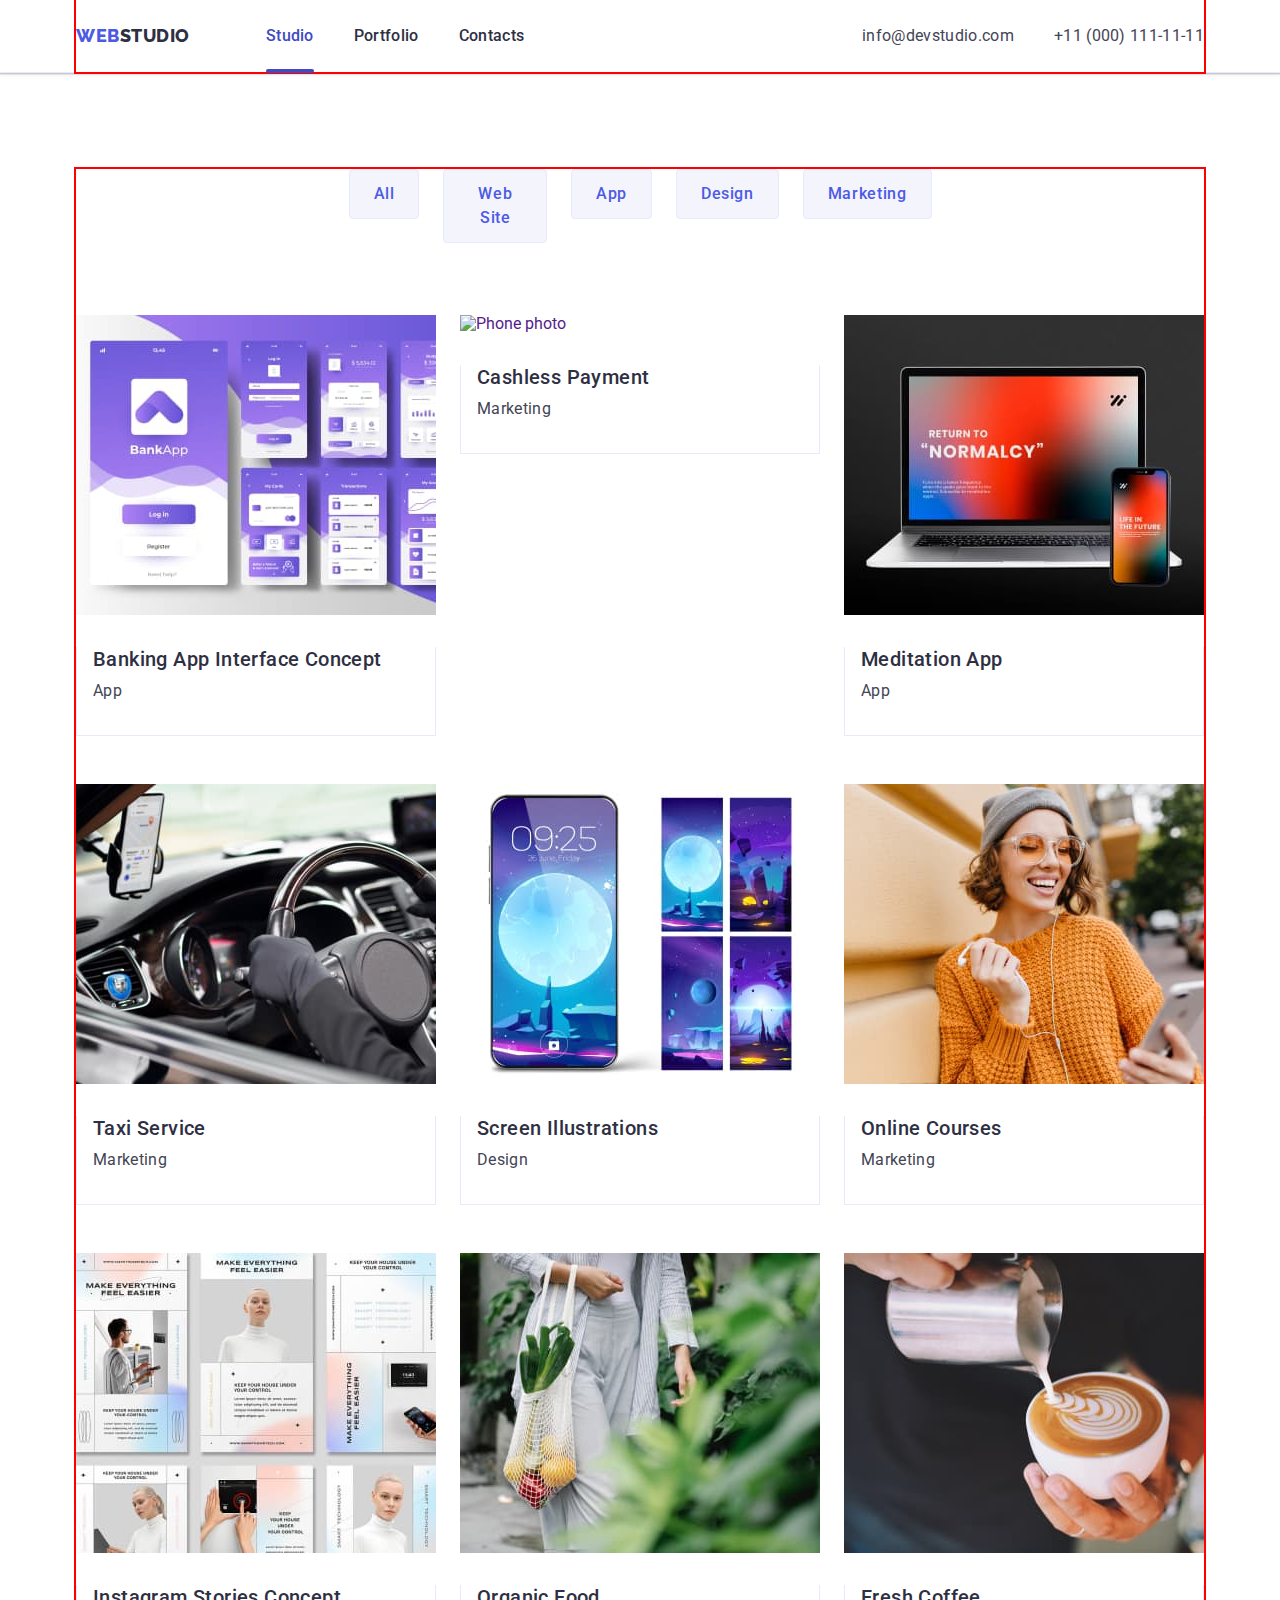
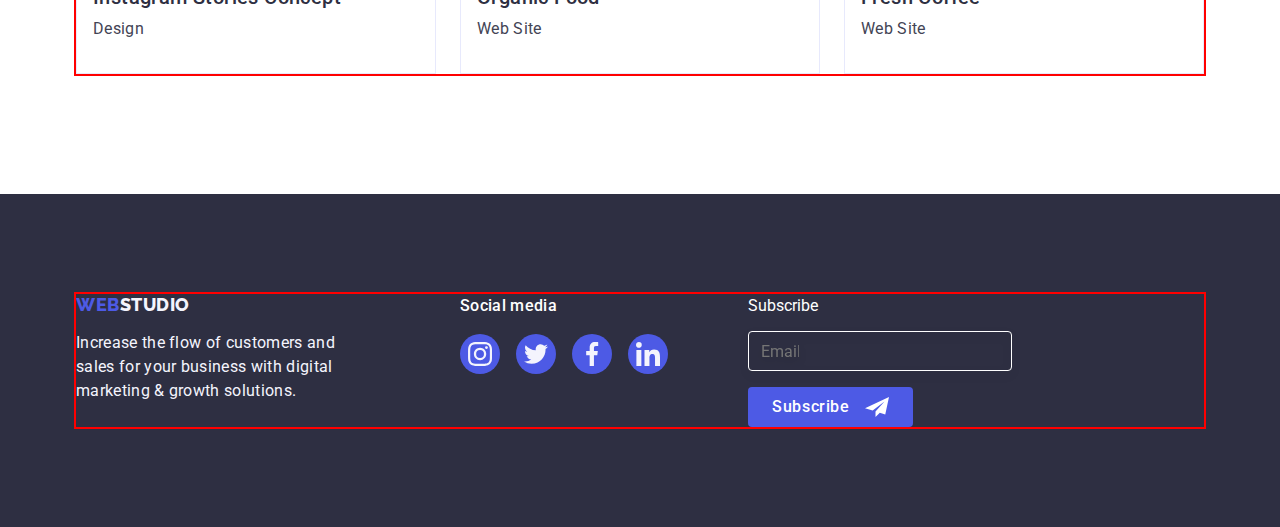
==== commit 26b8d313: "Step2" ====
--- a/portfolio.html
+++ b/portfolio.html
@@ -1,205 +1,344 @@
 <!DOCTYPE html>
 <html lang="en">
+  <head>
+    <meta charset="UTF-8" />
+    <meta http-equiv="X-UA-Compatible" content="IE=edge" />
+    <meta name="viewport" content="width=device-width, initial-scale=1.0" />
+    <title>Portfolio</title>
+    <link
+      rel="stylesheet"
+      href="https://cdnjs.cloudflare.com/ajax/libs/modern-normalize/1.1.0/modern-normalize.min.css"
+    />
+    <link rel="stylesheet" href="./css/style.css" />
+    <link rel="preconnect" href="https://fonts.googleapis.com" />
+    <link rel="preconnect" href="https://fonts.gstatic.com" crossorigin />
+    <link
+      href="https://fonts.googleapis.com/css2?family=Raleway:wght@800&family=Roboto:wght@400;500;700;900&display=swap"
+      rel="stylesheet"
+    />
+  </head>
 
-<head>
-  <meta charset="UTF-8" />
-  <meta http-equiv="X-UA-Compatible" content="IE=edge" />
-  <meta name="viewport" content="width=device-width, initial-scale=1.0" />
-  <title>Portfolio</title>
-  <link rel="stylesheet"
-    href="https://cdnjs.cloudflare.com/ajax/libs/modern-normalize/1.1.0/modern-normalize.min.css" />
-  <link rel="stylesheet" href="./css/style.css" />
-  <link rel="preconnect" href="https://fonts.googleapis.com" />
-  <link rel="preconnect" href="https://fonts.gstatic.com" crossorigin />
-  <link href="https://fonts.googleapis.com/css2?family=Raleway:wght@800&family=Roboto:wght@400;500;700;900&display=swap"
-    rel="stylesheet" />
-</head>
-
-<body>
-  <!-- <header class="heder-style">
-    <div class="heder-container container">
-      <nav class="nav">
-        <a class="logo link" href="./index.html">Web<span class="logo-part-top">Studio</span></a>
-        <ul class="nav-list list">
-          <li class="heder-nav"><a class="list-items link nav-list-item active" href="./index.html">Studio</a></li>
-          <li class="heder-nav">
-            <a class="list-items link nav-list-item" href="./portfolio.html">Portfolio</a>
-          </li>
-          <li class="heder-nav"><a class="list-items link nav-list-item" href="">Contacts</a></li>
-        </ul>
-      </nav>
-      <address class="address">
-        <ul class="addres-list list">
-          <li>
-            <a class="contact-inf link" href="mailto:info@devstudio.com">info@devstudio.com</a>
-          </li>
-          <li>
-            <a class="contact-inf link" href="tel:+110001111111">+11 (000) 111-11-11</a>
-          </li>
-        </ul>
-      </address>
-    </div>
-  </header> -->
-  <main>
-    <section class="portfolio-section">
-      <div class="container">
-        <h1 hidden>Portfolio</h1>
-        <ul class="list flter-list">
+  <body>
+    <header class="heder-style">
+      <div class="heder-container container">
+        <nav class="nav">
+          <a class="logo link" href="./index.html">Web<span class="logo-part-top">Studio</span></a>
+          <button class="menu-toggle js-open-menu" aria-expanded="false" aria-controls="mobile-menu">
+            <svg width="32" height="22">
+              <use href="./images/icons.svg#icon-charm_menu-hamburger"></use>
+            </svg>
+          </button>
+          <ul class="nav-list list">
+            <li class="heder-nav">
+              <a class="list-items link nav-list-item active" href="./index.html">Studio</a>
+            </li>
+            <li class="heder-nav">
+              <a class="list-items link nav-list-item" href="./portfolio.html">Portfolio</a>
+            </li>
+            <li class="heder-nav">
+              <a class="list-items link nav-list-item" href="">Contacts</a>
+            </li>
+          </ul>
+        </nav>
+        <address class="address">
+          <ul class="addres-list list">
+            <li>
+              <a class="contact-inf link" href="mailto:info@devstudio.com">info@devstudio.com</a>
+            </li>
+            <li>
+              <a class="contact-inf link" href="tel:+110001111111">+11 (000) 111-11-11</a>
+            </li>
+          </ul>
+        </address>
+      </div>
+    </header>
+    <main>
+      <section class="portfolio-section">
+        <div class="container">
+          <h1 hidden>Portfolio</h1>
+          <ul class="list flter-list">
           <li><button class="filter" type="button">All</button></li>
           <li><button class="filter" type="button">Web Site</button></li>
           <li><button class="filter" type="button">App</button></li>
           <li><button class="filter" type="button">Design</button></li>
           <li><button class="filter" type="button">Marketing</button></li>
         </ul>
-        <!-- <ul class="list card-list-portfolio">
-           <li class="card-portfolio">
-                <a class="link links-portfolio"
-                   href="">
-                   <div class="portfolio-thumb"><img class="portfolio-img" width="360"
-                   src="./images/banking-app.jpg"
-                   alt="Image with phone App" />
-                  <p class="overlay-text">14 Stylish and User-Friendly App Design Concepts · Task Manager App · Calorie
-                    Tracker App · Exotic Fruit Ecommerce App · Cloud Storage App</p></div>
-            <div class="portfolio-items">
-              <h2 class="section-subtitle subtitle-about-work">
-                Banking App Interface Concept
-              </h2>
-              <p class="section-text text-about-work">App</p>
-            </div></a>
-           </li>
-           <li class="card-portfolio">
-            <a class="link links-portfolio"
-                  href="">
-                  <div class="portfolio-thumb"><img class="portfolio-img" width="360"
-                  src="./images/cashless-payment.jpg"
-                  alt="Phone photo" />
-                <p class="overlay-text">14 Stylish and User-Friendly App Design Concepts · Task Manager App · Calorie
-                  Tracker App · Exotic Fruit Ecommerce App · Cloud Storage App</p></div>
-      <div class="portfolio-items">
-        <h2 class="section-subtitle subtitle-about-work">
-          Cashless Payment
-        </h2>
-        <p class="section-text text-about-work">Marketing</p>
-      </div>
-      </a>
-           </li>
-           <li class="card-portfolio">
-           <a class="link links-portfolio"
-             href="">
-            <div class="portfolio-thumb"><img class="portfolio-img" width="360"
-             src="./images/meditation-app.jpg"
-             alt="Photo of phone and computer" />
-            <p class="overlay-text">14 Stylish and User-Friendly App Design Concepts · Task Manager App · Calorie
-              Tracker App · Exotic Fruit Ecommerce App · Cloud Storage App</p></div>
-          <div class="portfolio-items">
-            <h2 class="section-subtitle subtitle-about-work">
-              Meditation App
-            </h2>
-            <p class="section-text text-about-work">App</p>
-          </div>
-        </a>
-           </li>
-           <li class="card-portfolio">
-        <a class="link links-portfolio"
-            href="">
-            <div class="portfolio-thumb"><img class="portfolio-img" width="360"
-            src="./images/taxi-service.jpg"
-            alt="Car photo" />
-            <p class="overlay-text">14 Stylish and User-Friendly App Design Concepts · Task Manager App · Calorie
-              Tracker App · Exotic Fruit Ecommerce App · Cloud Storage App</p></div>
-          <div class="portfolio-items">
-            <h2 class="section-subtitle subtitle-about-work">
-              Taxi Service
-            </h2>
-            <p class="section-text text-about-work">Marketing</p>
-          </div>
-        </a>
-           </li>
-           <li class="card-portfolio">
-        <a class="link links-portfolio"
-            href="">
-            <div class="portfolio-thumb"><img class="portfolio-img" width="360"
-            src="./images/screen-illustrations.jpg"
-            alt="Phone screen image" />
-            <p class="overlay-text">14 Stylish and User-Friendly App Design Concepts · Task Manager App · Calorie
-              Tracker App · Exotic Fruit Ecommerce App · Cloud Storage App</p></div>
-          <div class="portfolio-items">
-            <h2 class="section-subtitle subtitle-about-work">
-              Screen Illustrations
-            </h2>
-            <p class="section-text text-about-work">Design</p>
-          </div>
-        </a>
-           </li>
-           <li class="card-portfolio">
-        <a class="link links-portfolio"
-            href="">
-            <div class="portfolio-thumb"><img class="portfolio-img" width="360"
-            src="./images/online-courses.jpg"
-            alt="Picture of a girl" />
-            <p class="overlay-text">14 Stylish and User-Friendly App Design Concepts · Task Manager App · Calorie
-              Tracker App · Exotic Fruit Ecommerce App · Cloud Storage App</p></div>
-          <div class="portfolio-items">
-            <h2 class="section-subtitle subtitle-about-work">
-              Online Courses
-            </h2>
-            <p class="section-text text-about-work">Marketing</p>
-          </div>
-        </a>
-           </li>
-           <li class="card-portfolio">
-        <a class="link links-portfolio"
-            href="">
-            <div class="portfolio-thumb"><img class="portfolio-img" width="360"
-            src="./images/instagram-stories-concept.jpg"
-            alt="Set of images" />
-            <p class="overlay-text">14 Stylish and User-Friendly App Design Concepts · Task Manager App · Calorie
-              Tracker App · Exotic Fruit Ecommerce App · Cloud Storage App</p></div>
-          <div class="portfolio-items">
-            <h2 class="section-subtitle subtitle-about-work">
-              Instagram Stories Concept
-            </h2>
-            <p class="section-text text-about-work">Design</p>
-          </div>
-        </a>
-           </li>
-           <li class="card-portfolio">
-        <a class="link links-portfolio"
-            href="">
-            <div class="portfolio-thumb"><img class="portfolio-img" width="360"
-            src="./images/organic-food.jpg"
-            alt="Photo of fruit and vegetable" />
-            <p class="overlay-text">14 Stylish and User-Friendly App Design Concepts · Task Manager App · Calorie
-              Tracker App · Exotic Fruit Ecommerce App · Cloud Storage App</p></div>
-          <div class="portfolio-items">
-            <h2 class="section-subtitle subtitle-about-work">
-              Organic Food
-            </h2>
-            <p class="section-text text-about-work">Web Site</p>
-          </div>
-        </a>
-           </li>
-           <li class="card-portfolio">
-        <a class="link links-portfolio"
-            href="">
-            <div class="portfolio-thumb"><img class="portfolio-img" width="360"
-            src="./images/fresh-coffee.jpg"
-            alt="Photo of a coffee" />
-            <p class="overlay-text">14 Stylish and User-Friendly App Design Concepts · Task Manager App · Calorie
-              Tracker App · Exotic Fruit Ecommerce App · Cloud Storage App</p></div>
-          <div class="portfolio-items">
-            <h2 class="section-subtitle subtitle-about-work">
-              Fresh Coffee
-            </h2>
-            <p class="section-text text-about-work">Web Site</p>
-          </div>
-        </a>
-           </li>
-        </ul> -->
-      </div>
-    </section>
+          <ul class="list card-list-portfolio">
+            <li class="card-portfolio">
+              <a class="link links-portfolio" href="">
+                <div class="portfolio-thumb">
+                  <img
+                    class="portfolio-img"
+                    width="360"
+                    srcset="../images/portfolio/banking-app_396.jpg 396w,
+                            ../images/portfolio/banking-app_356.jpg 356w,
+                            ../images/portfolio/banking-app_360.jpg 360w,
+                            ../images/portfolio/banking-app_712.jpg 712w,
+                            ../images/portfolio/banking-app_720.jpg 720w,
+                            ../images/portfolio/banking-app_792.jpg 792w"
+                            sizes=" (min-width:1158px) 360px, (min-width:768px) 356px, (min-width:428px) 396px, 100vw"
+                    src="../images/portfolio/banking-app_396.jpg"
+                    alt="Image with phone App"
+                  />
+                  <p class="overlay-text">
+                    14 Stylish and User-Friendly App Design Concepts · Task
+                    Manager App · Calorie Tracker App · Exotic Fruit Ecommerce
+                    App · Cloud Storage App
+                  </p>
+                </div>
+                <div class="portfolio-items">
+                  <h2 class="section-subtitle subtitle-about-work">
+                    Banking App Interface Concept
+                  </h2>
+                  <p class="section-text text-about-work">App</p>
+                </div></a
+              >
+            </li>
+            <li class="card-portfolio">
+              <a class="link links-portfolio" href="">
+                <div class="portfolio-thumb">
+                  <img
+                    class="portfolio-img"
+                    width="360"
+                    srcset="../images/portfolio/cashless_payment_396.jpg 396w,
+                            ../images/portfolio/cashless_payment_356.jpg 356w,
+                            ../images/portfolio/cashless_payment_360.jpg 360w,
+                            ../images/portfolio/cashless_payment_712.jpg 712w,
+                            ../images/portfolio/cashless_payment_720.jpg 720w,
+                            ../images/portfolio/cashless_payment_792.jpg 792w"
+                            sizes=" (min-width:1158px) 360px, (min-width:768px) 356px, (min-width:428px) 396px, 100vw"
+                    src="../images/portfolio/cashless_payment_396.jpg"
+                    alt="Phone photo"
+                  />
+                  <p class="overlay-text">
+                    14 Stylish and User-Friendly App Design Concepts · Task
+                    Manager App · Calorie Tracker App · Exotic Fruit Ecommerce
+                    App · Cloud Storage App
+                  </p>
+                </div>
+                <div class="portfolio-items">
+                  <h2 class="section-subtitle subtitle-about-work">
+                    Cashless Payment
+                  </h2>
+                  <p class="section-text text-about-work">Marketing</p>
+                </div>
+              </a>
+            </li>
+            <li class="card-portfolio">
+              <a class="link links-portfolio" href="">
+                <div class="portfolio-thumb">
+                  <img
+                    class="portfolio-img"
+                    width="360"
+                    srcset="../images/portfolio/meditation-app_396.jpg 396w,
+                            ../images/portfolio/meditation-app_356.jpg 356w,
+                            ../images/portfolio/meditation-app_360.jpg 360w,
+                            ../images/portfolio/meditation-app_712.jpg 712w,
+                            ../images/portfolio/meditation-app_720.jpg 720w,
+                            ../images/portfolio/meditation-app_792.jpg 792w"
+                            sizes=" (min-width:1158px) 360px, (min-width:768px) 356px, (min-width:428px) 396px, 100vw"
+                    src="../images/portfolio/meditation-app_396.jpg"
+                    alt="Photo of phone and computer"
+                  />
+                  <p class="overlay-text">
+                    14 Stylish and User-Friendly App Design Concepts · Task
+                    Manager App · Calorie Tracker App · Exotic Fruit Ecommerce
+                    App · Cloud Storage App
+                  </p>
+                </div>
+                <div class="portfolio-items">
+                  <h2 class="section-subtitle subtitle-about-work">
+                    Meditation App
+                  </h2>
+                  <p class="section-text text-about-work">App</p>
+                </div>
+              </a>
+            </li>
+            <li class="card-portfolio">
+              <a class="link links-portfolio" href="">
+                <div class="portfolio-thumb">
+                  <img
+                    class="portfolio-img"
+                    width="360"
+                    srcset="../images/portfolio/taxi-service_396.jpg 396w,
+                            ../images/portfolio/taxi-service_356.jpg 356w,
+                            ../images/portfolio/taxi-service_360.jpg 360w,
+                            ../images/portfolio/taxi-service_712.jpg 712w,
+                            ../images/portfolio/taxi-service_720.jpg 720w,
+                            ../images/portfolio/taxi-service_792.jpg 792w"
+                            sizes=" (min-width:1158px) 360px, (min-width:768px) 356px, (min-width:428px) 396px, 100vw"
+                    src="../images/portfolio/taxi-service_396.jpg"
+                    alt="Car photo"
+                  />
+                  <p class="overlay-text">
+                    14 Stylish and User-Friendly App Design Concepts · Task
+                    Manager App · Calorie Tracker App · Exotic Fruit Ecommerce
+                    App · Cloud Storage App
+                  </p>
+                </div>
+                <div class="portfolio-items">
+                  <h2 class="section-subtitle subtitle-about-work">
+                    Taxi Service
+                  </h2>
+                  <p class="section-text text-about-work">Marketing</p>
+                </div>
+              </a>
+            </li>
+            <li class="card-portfolio">
+              <a class="link links-portfolio" href="">
+                <div class="portfolio-thumb">
+                  <img
+                    class="portfolio-img"
+                    width="360"
+                    srcset="../images/portfolio/screen-illustrations_396.jpg 396w,
+                            ../images/portfolio/screen-illustrations_356.jpg 356w,
+                            ../images/portfolio/screen-illustrations_360.jpg 360w,
+                            ../images/portfolio/screen-illustrations_712.jpg 712w,
+                            ../images/portfolio/screen-illustrations_720.jpg 720w,
+                            ../images/portfolio/screen-illustrations_792.jpg 792w"
+                            sizes=" (min-width:1158px) 360px, (min-width:768px) 356px, (min-width:428px) 396px, 100vw"
+                    src="../images/portfolio/screen-illustrations_396.jpg"
+                    alt="Phone screen image"
+                  />
+                  <p class="overlay-text">
+                    14 Stylish and User-Friendly App Design Concepts · Task
+                    Manager App · Calorie Tracker App · Exotic Fruit Ecommerce
+                    App · Cloud Storage App
+                  </p>
+                </div>
+                <div class="portfolio-items">
+                  <h2 class="section-subtitle subtitle-about-work">
+                    Screen Illustrations
+                  </h2>
+                  <p class="section-text text-about-work">Design</p>
+                </div>
+              </a>
+            </li>
+            <li class="card-portfolio">
+              <a class="link links-portfolio" href="">
+                <div class="portfolio-thumb">
+                  <img
+                    class="portfolio-img"
+                    width="360"
+                    srcset="../images/portfolio/online-courses_396.jpg 396w,
+                            ../images/portfolio/online-courses_356.jpg 356w,
+                            ../images/portfolio/online-courses_360.jpg 360w,
+                            ../images/portfolio/online-courses_712.jpg 712w,
+                            ../images/portfolio/online-courses_720.jpg 720w,
+                            ../images/portfolio/online-courses_792.jpg 792w"
+                            sizes=" (min-width:1158px) 360px, (min-width:768px) 356px, (min-width:428px) 396px, 100vw"
+                    src="../images/portfolio/online-courses_396.jpg"
+                    alt="Picture of a girl"
+                  />
+                  <p class="overlay-text">
+                    14 Stylish and User-Friendly App Design Concepts · Task
+                    Manager App · Calorie Tracker App · Exotic Fruit Ecommerce
+                    App · Cloud Storage App
+                  </p>
+                </div>
+                <div class="portfolio-items">
+                  <h2 class="section-subtitle subtitle-about-work">
+                    Online Courses
+                  </h2>
+                  <p class="section-text text-about-work">Marketing</p>
+                </div>
+              </a>
+            </li>
+            <li class="card-portfolio">
+              <a class="link links-portfolio" href="">
+                <div class="portfolio-thumb">
+                  <img
+                    class="portfolio-img"
+                    width="360"
+                    srcset="../images/portfolio/instagram-stories-concept_396.jpg 396w,
+                            ../images/portfolio/instagram-stories-concept_356.jpg 356w,
+                            ../images/portfolio/instagram-stories-concept_360.jpg 360w,
+                            ../images/portfolio/instagram-stories-concept_712.jpg 712w,
+                            ../images/portfolio/instagram-stories-concept_720.jpg 720w,
+                            ../images/portfolio/instagram-stories-concept_792.jpg 792w"
+                            sizes=" (min-width:1158px) 360px, (min-width:768px) 356px, (min-width:428px) 396px, 100vw"
+                    src="../images/portfolio/instagram-stories-concept_396.jpg"
+                    alt="Set of images"
+                  />
+                  <p class="overlay-text">
+                    14 Stylish and User-Friendly App Design Concepts · Task
+                    Manager App · Calorie Tracker App · Exotic Fruit Ecommerce
+                    App · Cloud Storage App
+                  </p>
+                </div>
+                <div class="portfolio-items">
+                  <h2 class="section-subtitle subtitle-about-work">
+                    Instagram Stories Concept
+                  </h2>
+                  <p class="section-text text-about-work">Design</p>
+                </div>
+              </a>
+            </li>
+            <li class="card-portfolio">
+              <a class="link links-portfolio" href="">
+                <div class="portfolio-thumb">
+                  <img
+                    class="portfolio-img"
+                    width="360"
+                    srcset="../images/portfolio/organic-food_396.jpg 396w,
+                            ../images/portfolio/organic-food_356.jpg 356w,
+                            ../images/portfolio/organic-food_360.jpg 360w,
+                            ../images/portfolio/organic-food_712.jpg 712w,
+                            ../images/portfolio/organic-food_720.jpg 720w,
+                            ../images/portfolio/organic-food_792.jpg 792w"
+                            sizes=" (min-width:1158px) 360px, (min-width:768px) 356px, (min-width:428px) 396px, 100vw"
+                    src="../images/portfolio/organic-food_396.jpg"
+                    alt="Photo of fruit and vegetable"
+                  />
+                  <p class="overlay-text">
+                    14 Stylish and User-Friendly App Design Concepts · Task
+                    Manager App · Calorie Tracker App · Exotic Fruit Ecommerce
+                    App · Cloud Storage App
+                  </p>
+                </div>
+                <div class="portfolio-items">
+                  <h2 class="section-subtitle subtitle-about-work">
+                    Organic Food
+                  </h2>
+                  <p class="section-text text-about-work">Web Site</p>
+                </div>
+              </a>
+            </li>
+            <li class="card-portfolio">
+              <a class="link links-portfolio" href="">
+                <div class="portfolio-thumb">
+                  <img
+                    class="portfolio-img"
+                    width="360"
+                    srcset="../images/portfolio/fresh-coffee_396.jpg 396w,
+                            ../images/portfolio/fresh-coffee_356.jpg 356w,
+                            ../images/portfolio/fresh-coffee_360.jpg 360w,
+                            ../images/portfolio/fresh-coffee_712.jpg 712w,
+                            ../images/portfolio/fresh-coffee_720.jpg 720w,
+                            ../images/portfolio/fresh-coffee_792.jpg 792w"
+                            sizes=" (min-width:1158px) 360px, (min-width:768px) 356px, (min-width:428px) 396px, 100vw"
+                    src="../images/portfolio/fresh-coffee_396.jpg"
+                    alt="Photo of a coffee"
+                  />
+                  <p class="overlay-text">
+                    14 Stylish and User-Friendly App Design Concepts · Task
+                    Manager App · Calorie Tracker App · Exotic Fruit Ecommerce
+                    App · Cloud Storage App
+                  </p>
+                </div>
+                <div class="portfolio-items">
+                  <h2 class="section-subtitle subtitle-about-work">
+                    Fresh Coffee
+                  </h2>
+                  <p class="section-text text-about-work">Web Site</p>
+                </div>
+              </a>
+            </li>
+          </ul>
+        </div>
+      </section>
     </main>
-  <!-- <footer class="footer">
+    <footer class="footer">
     <div class="container footer-section">
       <div class="left-footer">
         <a class="logo link" href="./index.html">Web<span class="logo-part-btm">Studio</span></a>
@@ -244,7 +383,54 @@
           </div>
         </form>
     </div>
-  </footer> -->
-</body>
+  </footer>
 
-</html>+  <div class="menu-container js-menu-container list" id="mobile-menu">
+    <button class="menu-toggle js-close-menu">
+      <svg fill="currentColor" viewBox="0 0 20 20" xmlns="http://www.w3.org/2000/svg" width="24" height="24">
+        <path fill-rule="evenodd"
+          d="M4.293 4.293a1 1 0 011.414 0L10 8.586l4.293-4.293a1 1 0 111.414 1.414L11.414 10l4.293 4.293a1 1 0 01-1.414 1.414L10 11.414l-4.293 4.293a1 1 0 01-1.414-1.414L8.586 10 4.293 5.707a1 1 0 010-1.414z"
+          clip-rule="evenodd"></path>
+      </svg>
+    </button>
+  
+    <ul class="mobile-menu">
+      <li><a href="./index.html" class="link ">Studio</a></li>
+      <li><a href="./portfolio.html" class="link mobile-active">Portfolio</a></li>
+      <li><a href="" class="link">Contacts</a></li>
+    </ul>
+  
+    <ul class="mobile-contacts">
+      <li><a class="link contact-inf-mobile mobile-menu-phone" href="tel:+110001111111">+11 (000) 111-11-11</a></li>
+      <li><a class="link contact-inf-mobile" href="mailto:info@devstudio.com">info@devstudio.com</a></li>
+  
+    </ul>
+  
+    <ul class="social-list-footer mobile-socials list">
+      <li class="link-footer"><a class="social-link-footer" href="" target="_blank" aria-label="Instagram-icon"><svg
+            class="social-icons-footer" width="24" height="24">
+            <use href="./images/icons.svg#icon-instagram"></use>
+          </svg></a></li>
+      <li class="link-footer"><a class="social-link-footer" href="" target="_blank" aria-label="Twitter-icon"><svg
+            class="social-icons-footer" width="24" height="24">
+            <use href="./images/icons.svg#icon-twitter"></use>
+          </svg></a></li>
+      <li class="link-footer"><a class="social-link-footer" href="" target="_blank" aria-label="Facebook-icon"><svg
+            class="social-icons-footer" width="24" height="24">
+            <use href="./images/icons.svg#icon-facebook"></use>
+          </svg></a></li>
+      <li class="link-footer"><a class="social-link-footer" href="" target="_blank" aria-label="Linkedin-icon"><svg
+            class="social-icons-footer" width="24" height="24">
+            <use href="./images/icons.svg#icon-linkedin"></use>
+          </svg></a></li>
+    </ul>
+  
+  </div>
+  
+  <script src="./js/modal.js"></script>
+  <script defer src="https://cdnjs.cloudflare.com/ajax/libs/body-scroll-lock/3.1.5/bodyScrollLock.min.js"
+    integrity="sha512-HowizSDbQl7UPEAsPnvJHlQsnBmU2YMrv7KkTBulTLEGz9chfBoWYyZJL+MUO6p/yBuuMO/8jI7O29YRZ2uBlA=="
+    crossorigin="anonymous"></script>
+  <script defer src="js/mobile-menu.js"></script>
+  </body>
+</html>
--- a/css/style.css
+++ b/css/style.css
@@ -59,7 +59,7 @@
 
 }
 /* Desktop */
-@media only screen and (min-width:1200px) {
+@media only screen and (min-width:1158px) {
   .section {
     padding: 120px 0px;
   }
@@ -105,7 +105,7 @@
   }
 }
 
-@media only screen and (min-width:1200px) {
+@media only screen and (min-width:1158px) {
   .logo {
    margin-right: 76px;
   }
@@ -129,7 +129,7 @@
 background-color: #2e2f42;
 }
 
-@media only screen and (min-width:1200px) {
+@media only screen and (min-width:1158px) {
 .footer {
  padding: 100px 0;
 }
@@ -194,7 +194,7 @@
   }
 }
 
-@media only screen and (min-width:1200px) {
+@media only screen and (min-width:1158px) {
   .addres-list {
     flex-direction: row;
       align-items: center;
@@ -232,12 +232,19 @@
   color:#ffffff;
   margin-left: auto;
   margin-right: auto;
-  margin-bottom: 48px;
+  margin-bottom: 72px;
 }
 
 @media only screen and (min-width:768px) {
   .main-title {
     font-size: 56px;
+    margin-bottom: 36px;
+  }
+}
+
+@media only  screen and (min-width:1158px) {
+  .main-title {
+    margin-bottom: 48px;
   }
 }
 
@@ -273,7 +280,7 @@
   padding-top: 0;
 }
 
-@media only screen and (max-width:1200px) {
+@media only screen and (max-width:1158px) {
   .work {
     display: none;
   }
@@ -300,7 +307,7 @@
   color: #2e2f42;
 }
 
-@media only screen and (min-width:1200) {
+@media only screen and (min-width:1158) {
   .section-subtitle {
     font-weight: 500;
       font-size: 20px;
@@ -318,7 +325,7 @@
  
 }
 
-@media only screen and (min-width:1200px) {
+@media only screen and (min-width:1158px) {
   .section-text {
   font-weight: 400;
   font-size: 16px;
@@ -337,21 +344,28 @@
   flex-wrap: wrap;
   row-gap: 16px;
   column-gap: 24px;
-  justify-content: center;
+  justify-content: flex-start;
   margin-bottom: 48px;
-  max-width: 263px;
+  
+  width: 263px;
 }
 
 @media only screen and (min-width:768px) {
   .flter-list {
+    width: 583px;
     margin-bottom: 64px;
+    flex-wrap: nowrap;
+    justify-content: center;
+    margin-left: auto;
+    margin-right: auto;
   }
   
 }
 
-@media only screen and (min-width:1200px) {
+@media only screen and (min-width:1158px) {
   .flter-list {
     margin-bottom: 72px;
+    
   }
 }
 
@@ -420,10 +434,9 @@
 
 /* DESKTOP SKREEN */
 
-@media only screen and (min-width:1200px) {
+@media only screen and (min-width:1158px) {
   .container {
-    max-width: 1158px;
-    padding: 0 15px;
+    max-width: 1128px;
   }
 }
 
@@ -457,7 +470,7 @@
   }
 }
 
-@media only screen and (min-width:1200px) {
+@media only screen and (min-width:1158px) {
   .text-about-us {
   width: 264px;
 }
@@ -497,6 +510,13 @@
   row-gap: 72px;
   column-gap: 24px;
 
+}
+
+@media only screen and (min-width:1158px) {
+  .card-list {
+    flex-wrap: nowrap;
+    
+  }
 }
 
 .card-list-item {
@@ -575,7 +595,7 @@
   }
 }
 
-@media only screen and (min-width:1200px) {
+@media only screen and (min-width:1158px) {
   .card-portfolio {
     width: 360px;
   }
@@ -596,14 +616,49 @@
 .first-sec {
   padding: 188px 0;
   background-color: #2e2f42;
-  background-image: linear-gradient(rgba(46, 47, 66, 0.7), rgba(46, 47, 66, 0.7)), url(../images/background-image.jpg);
+  background-image: linear-gradient(rgba(46, 47, 66, 0.7), rgba(46, 47, 66, 0.7)), url(../images/bg/bg_mobile1x.jpg);
   background-repeat: no-repeat;
   background-position: center;
   background-size: cover;
   max-width: 1440px;
   height: 600px;
   margin: 0 auto;
-}
+  margin-left: auto;
+  margin-right: auto;
+}
+
+@media (min-device-pixel-ratio: 2), (min-resolution: 192dpi), (min-resolution: 2dppx) {
+    .first-sec {
+      background-image: linear-gradient(rgba(46, 47, 66, 0.7), rgba(46, 47, 66, 0.7)), url(../images/bg/bg_mobile2x.jpg);
+    }
+}
+
+@media only screen and (min-width:428px) {
+  .first-sec {
+    background-image: linear-gradient(rgba(46, 47, 66, 0.7), rgba(46, 47, 66, 0.7)), url(../images/bg/bg_tablet1x.jpg);
+  }
+    @media (min-device-pixel-ratio: 2),
+    (min-resolution: 192dpi),
+    (min-resolution: 2dppx) {
+      .first-sec {
+        background-image: linear-gradient(rgba(46, 47, 66, 0.7), rgba(46, 47, 66, 0.7)), url(../images/bg/bg_tablet2x.jpg);
+      }
+    }
+}
+
+@media only screen and (min-width:768px) {
+  .first-sec {
+    background-image: linear-gradient(rgba(46, 47, 66, 0.7), rgba(46, 47, 66, 0.7)), url(../images/bg/bg_desk1x.jpg);
+  }
+    @media (min-device-pixel-ratio: 2),
+    (min-resolution: 192dpi),
+    (min-resolution: 2dppx) {
+      .first-sec {
+        background-image: linear-gradient(rgba(46, 47, 66, 0.7), rgba(46, 47, 66, 0.7)), url(../images/bg/bg_desk2x.jpg);
+      }
+    }
+}
+
 
 .nav-list {
   display: flex;
@@ -651,9 +706,10 @@
   display: none;
 }
 
-@media only screen and (min-width:1200px) {
+@media only screen and (min-width:1158px) {
   .aboutus-card {
     display: flex;
+    gap: 24px;
       justify-content: center;
       align-items: center;
       width: 264px;
@@ -712,7 +768,7 @@
   }
 }
 
-@media only screen and (min-width:1200px) {
+@media only screen and (min-width:1158px) {
   .footer-section {
     flex-wrap: nowrap;
     column-gap: 0px;
@@ -761,7 +817,7 @@
   }
 }
 
-@media only screen and (min-width:1200px) {
+@media only screen and (min-width:1158px) {
   .left-footer {
     margin-right: 120px;
   }
@@ -1091,7 +1147,7 @@
   }
 }
 
-@media only screen and (min-width:1200px) {
+@media only screen and (min-width:1158px) {
   .subscribe_form {
     margin-left: 80px;
   }
@@ -1131,7 +1187,7 @@
   }
 }
 
-@media only screen and (min-width:1200px) {
+@media only screen and (min-width:1158px) {
   .sub-space {
    align-items: flex-end;
   }
@@ -1141,14 +1197,14 @@
   display: flex;
   gap: 16px;
   flex-direction: column;
-  
+  color: white;
 }
 
 .subscribe_email {
   width: 264px;
   height: 40px;
   background-color: transparent;
-  border: 1px solid #FFFFFF;
+  border: 1px solid  #FFFFFF;
     filter: drop-shadow(0px 4px 4px rgba(0, 0, 0, 0.15));
     border-radius: 4px;
     padding: 8px 212px 8px 12px;
